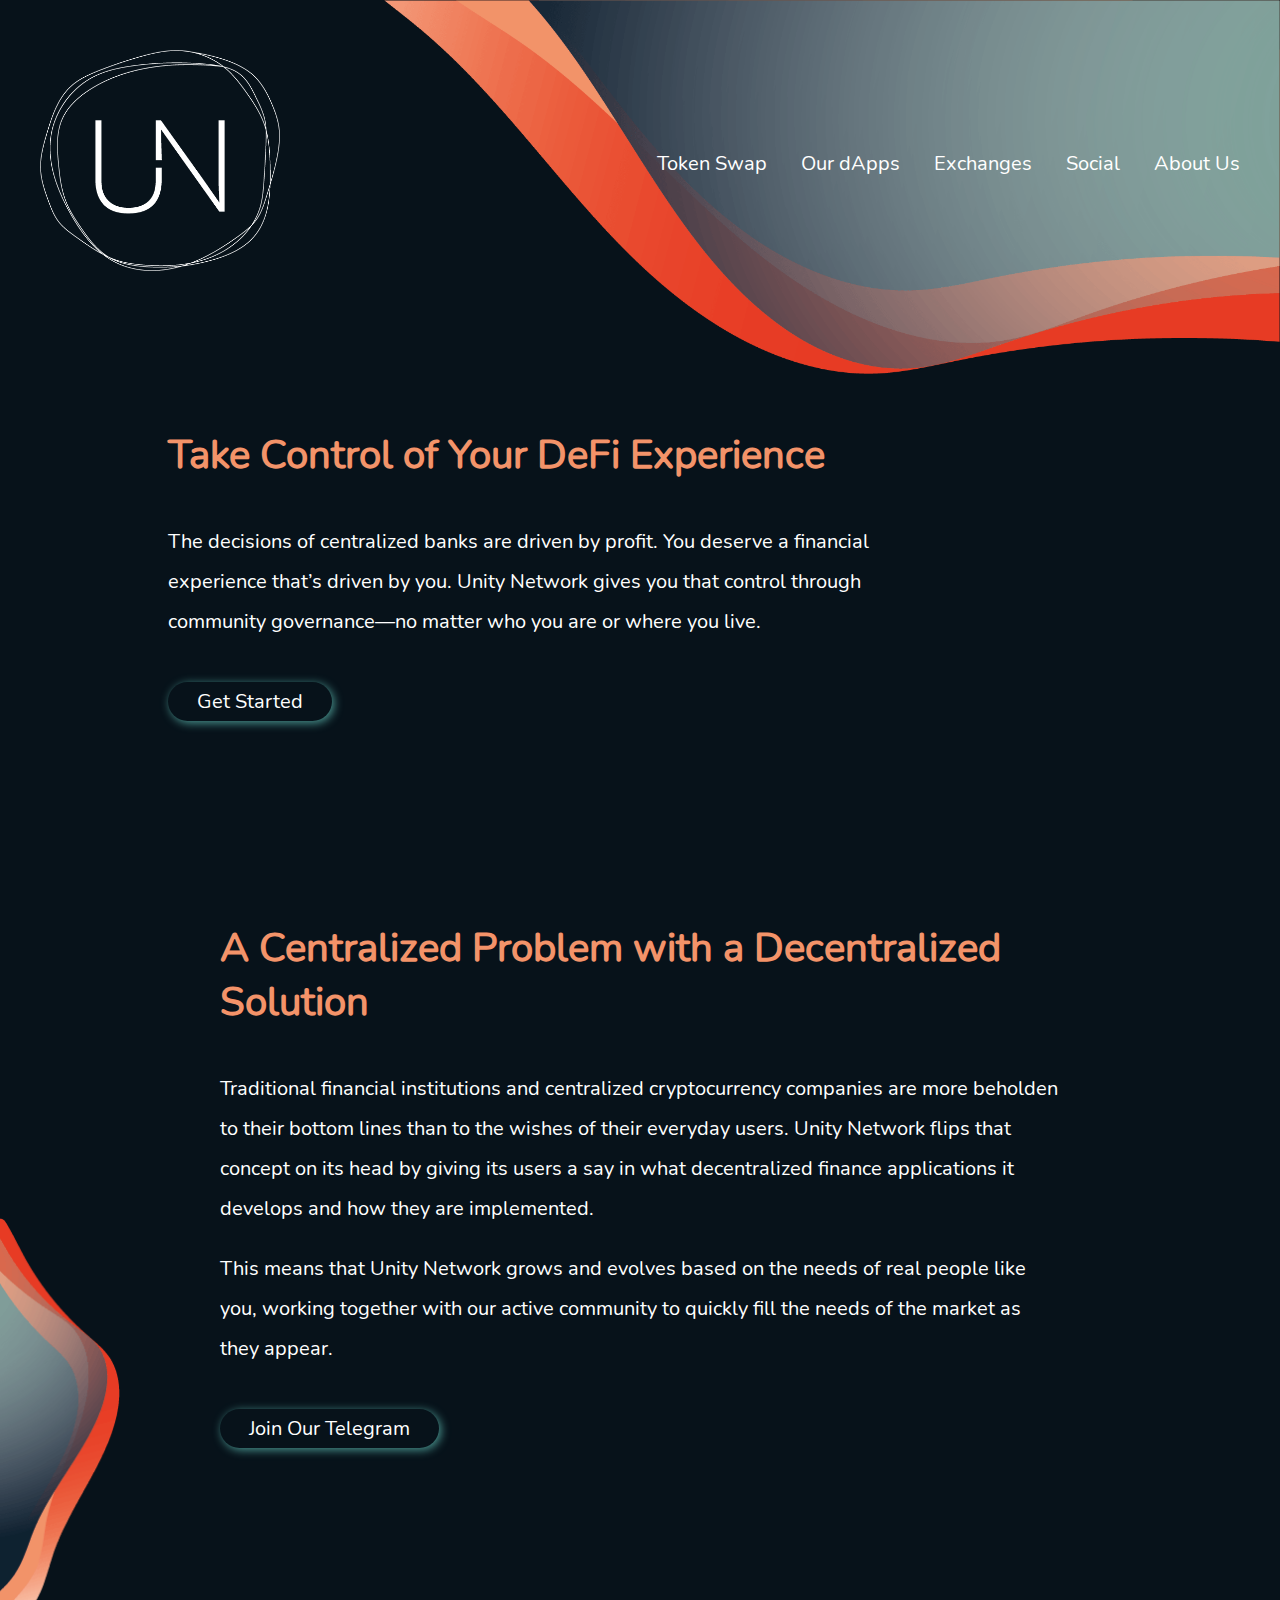
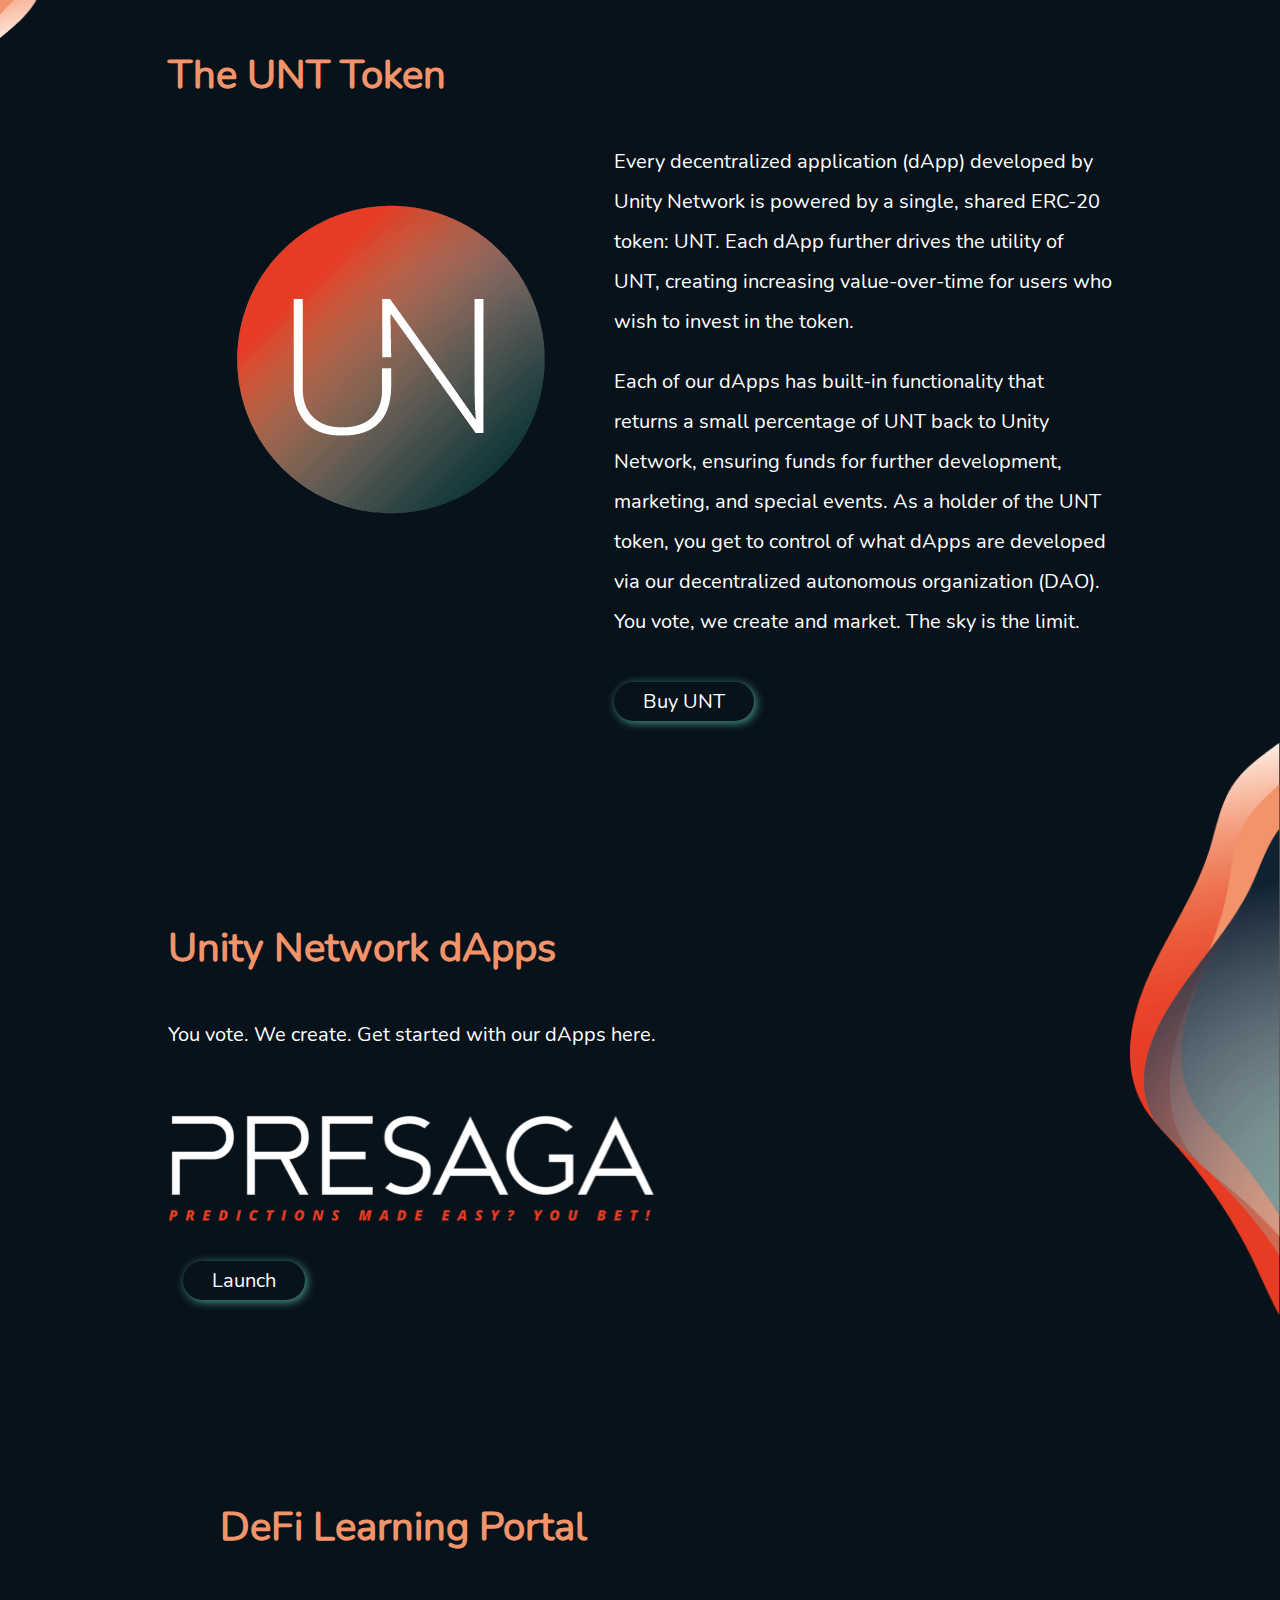
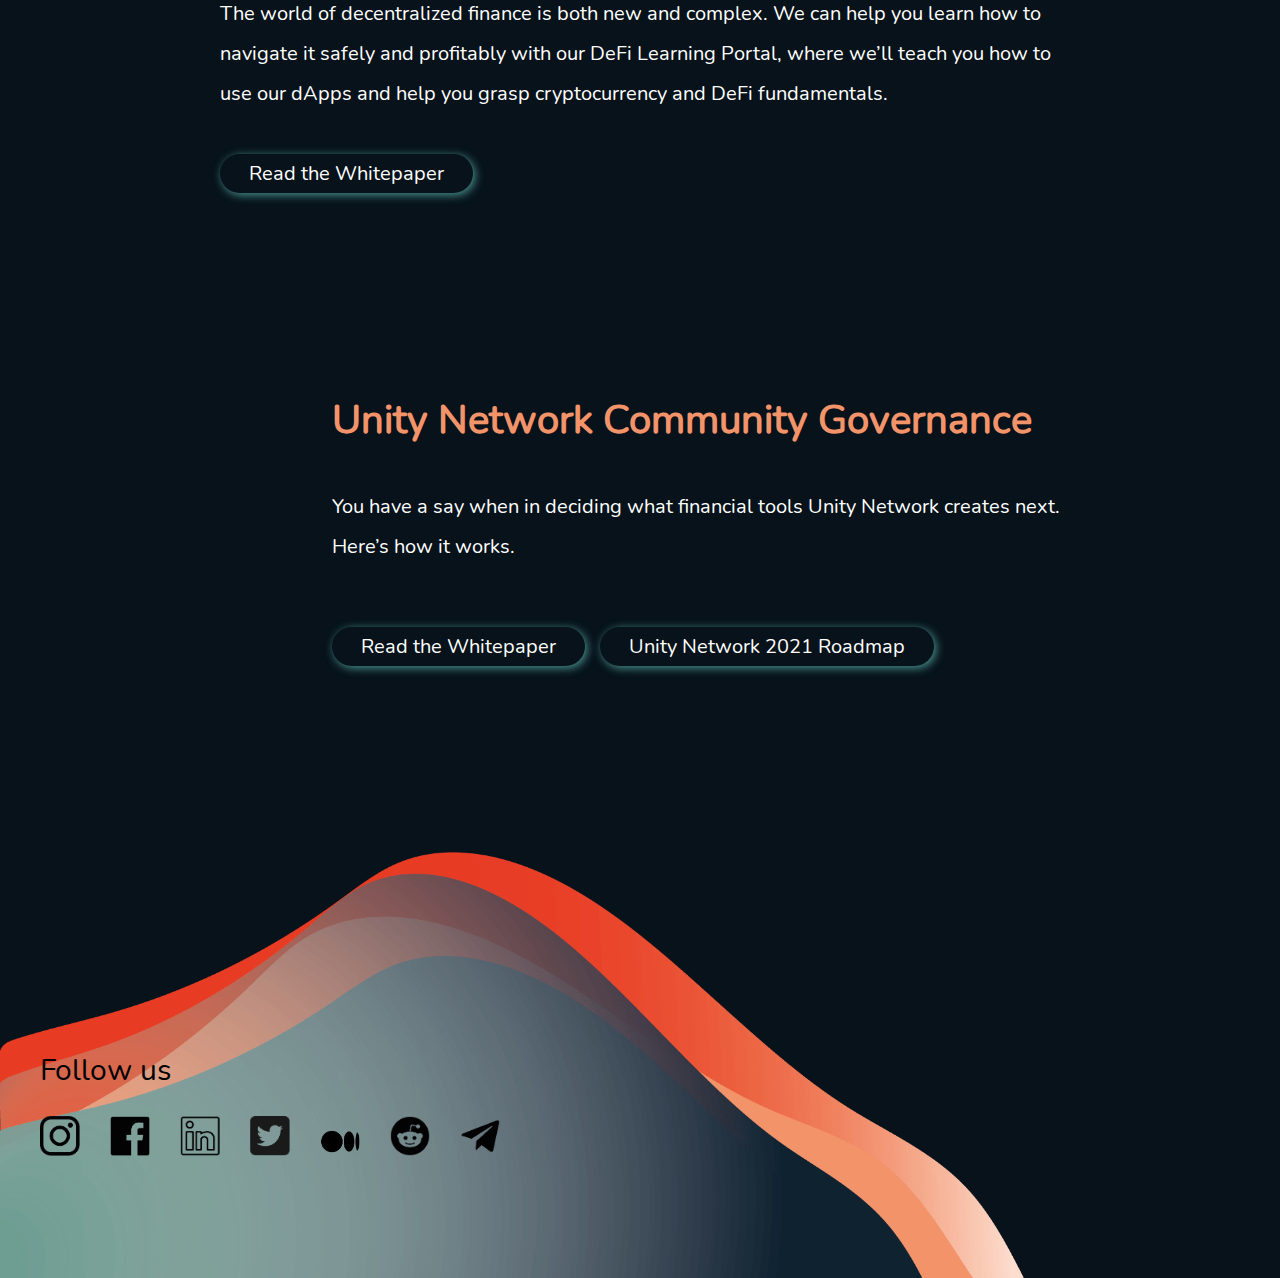
==== index.html @ d454d13a "Fix buttons" ====
<!DOCTYPE html>
<html lang="en">
<head>
    <meta charset="UTF-8">
    <meta name="viewport" content="width=device-width, initial-scale=1">
    <title>Unity Network</title>
    <link href="./assets/css/style.min.css" rel="stylesheet" />
    <script src="./assets/js/script.js" type="text/javascript"></script>
    <link rel="icon" href="favicon.ico" type="image/x-icon"/>
    <link rel="shortcut icon" href="favicon.ico" type="image/x-icon"/>
</head>
<body class="page rightLeftBg">
<header>
    <div class="container dis-f jc-b a-c">
        <a href="/" id="header_logo">
            <img src="./assets/images/logo.png" alt="Logo UN" />
        </a>
        <div id="mobileMenu">
            <span></span>
            <span></span>
            <span></span>
        </div>
        <nav class="mainmenu">
            <ul>
                <li>
                    <a href="">Token Swap</a>
                </li>
                <li>
                    <a href="">Our dApps</a>
                    <ul class="submenu">
                        <li>
                            <a href="our_dapps-presaga.html">PreSaga</a>
                        </li>
                        <li>
                            <a href="our_dapps-the-dao.html">The DAO</a>
                        </li>
                        <li>
                            <a href="our_dapps-defi-portal.html">DeFi Portal (in Production)</a>
                        </li>
                    </ul>
                </li>
                <li>
                    <a href="exchanges.html">Exchanges</a>
                </li>
                <li>
                    <a href="#social">Social</a>
                </li>
                <li>
                    <a href="">About Us</a>
                    <ul class="submenu">
                        <li>
                            <a href="unity_network.html">Unity Network</a>
                        </li>
                        <li>
                            <a href="team.html">Team</a>
                        </li>
                        <li>
                            <a href="whitepaper.html">Whitepaper</a>
                        </li>
                    </ul>
                </li>
            </ul>
        </nav>
    </div>
</header>

<main>
    <div class="container mb-xlarge">
        <div class="block-left">
            <h3>Take Control of Your DeFi Experience</h3>
            <p>
                The decisions of centralized banks are driven by profit. You deserve a financial experience that’s driven by you. Unity Network gives you that control through community governance—no matter who you are or where you live.
            </p>
            <a class="btnStyle" href="./our_dapps-the-dao.html">Get Started</a>
        </div>
    </div>

    <div class="container mb-xlarge">
        <div class="block-center">
            <h3>A Centralized Problem with a Decentralized Solution</h3>
            <p>
                Traditional financial institutions and centralized cryptocurrency companies are more beholden to their bottom lines than to the wishes of their everyday users. Unity Network flips that concept on its head by giving its users a say in what decentralized finance applications it develops and how they are implemented.
            </p>
            <p>
                This means that Unity Network grows and evolves based on the needs of real people like you, working together with our active community to quickly fill the needs of the market as they appear.
            </p>

            <a class="btnStyle" href="https://t.me/joinchat/XOOfwKDMw7w5YjU0" target="_blank">Join Our Telegram</a>
        </div>
    </div>

    <div class="container mb-xlarge">
        <h3>The UNT Token</h3>
        <div class="dis-f-lg a-t">
            <img src="./assets/images/Token.png" alt="Logo UN" />
            <div>
                <p>
                    Every decentralized application (dApp) developed by Unity Network is powered by a single, shared ERC-20 token: UNT. Each dApp further drives the utility of UNT, creating increasing value-over-time for users who wish to invest in the token.
                </p>
                <p>Each of our dApps has built-in functionality that returns a small percentage of UNT back to Unity Network, ensuring funds for further development, marketing, and special events. As a holder of the UNT token, you get to control of what dApps are developed via our decentralized autonomous organization (DAO). You vote, we create and market. The sky is the limit.
                </p>
                <button>Buy UNT</button>
            </div>
        </div>
    </div>

    <div class="container mb-xlarge">
        <div class="block-left">
            <h3>Unity Network dApps</h3>
            <p>
                You vote. We create. Get started with our dApps here.
            </p>
            <img src="./assets/images/logo_presaga.png" alt="Logo UN" class="dis-b mt-norm" />
            <a class="btnStyle ml-small" href="./our_dapps-presaga.html">Launch</a>
        </div>
    </div>

    <div class="container mb-xlarge">
        <div class="block-center">
            <h3>DeFi Learning Portal</h3>
            <p>
                The world of decentralized finance is both new and complex. We can help you learn how to navigate it safely and profitably with our DeFi Learning Portal, where we’ll teach you how to use our dApps and help you grasp cryptocurrency and DeFi fundamentals.
            </p>
            <button>Read the Whitepaper</button>
        </div>
    </div>

    <div class="container">
        <div class="block-right">
            <h3>Unity Network Community Governance</h3>
            <p>
                You have a say when in deciding what financial tools Unity Network creates next. Here’s how it works.
            </p>
            <div class="dis-f flex-wrap a-c">
                <button class="mr-small">Read the Whitepaper</button>
                <a href="./roadmap.html" class="btnStyle mt-large">Unity Network 2021 Roadmap</a>
            </div>
        </div>
    </div>
</main>

<footer id="social">
    <div class="container">
        <h6>Follow us</h6>
        <nav class="socailNav">
            <ul>
                <li>
                    <a href="https://www.instagram.com/UnityNetworkApp/" target="_blank">
                        <img src="./assets/images/Instagram.png" alt="Instagram UN" />
                    </a>
                </li>
                <li>
                    <a href="https://www.facebook.com/UnityNetworkApp" target="_blank">
                        <img src="./assets/images/Facebook.png" alt="Facebook UN" />
                    </a>
                </li>
                <li>
                    <a href="https://www.linkedin.com/company/unitynetworkapp/" target="_blank">
                        <img src="./assets/images/Linkedin.png" alt="Linkedin UN" />
                    </a>
                </li>
                <li>
                    <a href="https://twitter.com/UnityNetworkApp" target="_blank">
                        <img src="./assets/images/Twitter.png" alt="Twitter UN" />
                    </a>
                </li>
                <li>
                    <a href="https://medium.com/unity-network" target="_blank">
                        <img src="./assets/images/Medium.png" alt="Medium UN" />
                    </a>
                </li>
                <li>
                    <a href="https://www.reddit.com/r/UnityNetwork/" target="_blank">
                        <img src="./assets/images/Reddit.png" alt="Reddit UN" />
                    </a>
                </li>
                <li>
                    <a href="https://t.me/joinchat/XOOfwKDMw7w5YjU0" target="_blank">
                        <img src="./assets/images/Telegram.png" alt="Telegram UN" />
                    </a>
                </li>
            </ul>
        </nav>
    </div>
</footer>

</body>
</html>
---- assets/css/style.min.css ----
.dis-f{display:flex}.hide{display:none}.flex-dir-row{flex-direction:row}.flex-dir-col{flex-direction:column}.mt-0{margin-top:0}.mb-0{margin-bottom:0}.ml-0{margin-left:0}.mr-0{margin-right:0}.ml-small{margin-left:15px}.mr-small{margin-right:15px}.mt-norm{margin-top:60px}.ml-norm{margin-left:60px}.mr-norm{margin-right:60px}.mb-norm{margin-bottom:60px}.mt-xlarge{margin-bottom:200px}.mb-xlarge{margin-bottom:200px}@media(min-width: 420){.dis-f-xs{display:flex}.hide-xs{display:none}.flex-dir-row-xs{flex-direction:row}.flex-dir-col-xs{flex-direction:column}.mt-0-xs{margin-top:0}.mb-0-xs{margin-bottom:0}.ml-0-xs{margin-left:0}.mr-0-xs{margin-right:0}.ml-small-xs{margin-left:15px}.mr-small-xs{margin-right:15px}.mt-norm-xs{margin-top:60px}.ml-norm-xs{margin-left:60px}.mr-norm-xs{margin-right:60px}.mb-norm-xs{margin-bottom:60px}.mt-xlarge-xs{margin-bottom:200px}.mb-xlarge-xs{margin-bottom:200px}}@media(min-width: 590px){.dis-f-sm{display:flex}.hide-sm{display:none}.flex-dir-row-sm{flex-direction:row}.flex-dir-col-sm{flex-direction:column}.mt-0-sm{margin-top:0}.mb-0-sm{margin-bottom:0}.ml-0-sm{margin-left:0}.mr-0-sm{margin-right:0}.ml-small-sm{margin-left:15px}.mr-small-sm{margin-right:15px}.mt-norm-sm{margin-top:60px}.ml-norm-sm{margin-left:60px}.mr-norm-sm{margin-right:60px}.mb-norm-sm{margin-bottom:60px}.mt-xlarge-sm{margin-bottom:200px}.mb-xlarge-sm{margin-bottom:200px}}@media(min-width: 769px){.dis-f-md{display:flex}.hide-md{display:none}.flex-dir-row-md{flex-direction:row}.flex-dir-col-md{flex-direction:column}.mt-0-md{margin-top:0}.mb-0-md{margin-bottom:0}.ml-0-md{margin-left:0}.mr-0-md{margin-right:0}.ml-small-md{margin-left:15px}.mr-small-md{margin-right:15px}.mt-norm-md{margin-top:60px}.ml-norm-md{margin-left:60px}.mr-norm-md{margin-right:60px}.mb-norm-md{margin-bottom:60px}.mt-xlarge-md{margin-bottom:200px}.mb-xlarge-md{margin-bottom:200px}}@media(min-width: 1024px){.dis-f-lg{display:flex}.hide-lg{display:none}.flex-dir-row-lg{flex-direction:row}.flex-dir-col-lg{flex-direction:column}.mt-0-lg{margin-top:0}.mb-0-lg{margin-bottom:0}.ml-0-lg{margin-left:0}.mr-0-lg{margin-right:0}.ml-small-lg{margin-left:15px}.mr-small-lg{margin-right:15px}.mt-norm-lg{margin-top:60px}.ml-norm-lg{margin-left:60px}.mr-norm-lg{margin-right:60px}.mb-norm-lg{margin-bottom:60px}.mt-xlarge-lg{margin-bottom:200px}.mb-xlarge-lg{margin-bottom:200px}}@media(min-width: 1440px){.dis-f-xl{display:flex}.hide-xl{display:none}.flex-dir-row-xl{flex-direction:row}.flex-dir-col-xl{flex-direction:column}.mt-0-xl{margin-top:0}.mb-0-xl{margin-bottom:0}.ml-0-xl{margin-left:0}.mr-0-xl{margin-right:0}.ml-small-xl{margin-left:15px}.mr-small-xl{margin-right:15px}.mt-norm-xl{margin-top:60px}.ml-norm-xl{margin-left:60px}.mr-norm-xl{margin-right:60px}.mb-norm-xl{margin-bottom:60px}.mt-xlarge-xl{margin-bottom:200px}.mb-xlarge-xl{margin-bottom:200px}}@media(min-width: 1920px){.dis-f-xxl{display:flex}.hide-xxl{display:none}.flex-dir-row-xxl{flex-direction:row}.flex-dir-col-xxl{flex-direction:column}.mt-0-xxl{margin-top:0}.mb-0-xxl{margin-bottom:0}.ml-0-xxl{margin-left:0}.mr-0-xxl{margin-right:0}.ml-small-xxl{margin-left:15px}.mr-small-xxl{margin-right:15px}.mt-norm-xxl{margin-top:60px}.ml-norm-xxl{margin-left:60px}.mr-norm-xxl{margin-right:60px}.mb-norm-xxl{margin-bottom:60px}.mt-xlarge-xxl{margin-bottom:200px}.mb-xlarge-xxl{margin-bottom:200px}}@font-face{font-family:"Nunito Bold";src:url("../font/Nunito-Bold.woff2") format("woff2");src:url("../fonts/Nunito-Bold.woff") format("woff");font-weight:700;font-style:normal;font-display:block}@font-face{font-family:"Nunito";src:url("../font/Nunito-BoldItalic.woff2") format("woff2");src:url("../fonts/Nunito-BoldItalic.woff") format("woff");font-weight:700;font-style:italic;font-display:block}@font-face{font-family:"Nunito";src:url("../font/Nunito-Regular.woff2") format("woff2");src:url("../font/Nunito-Regular.woff") format("woff");font-weight:normal;font-style:normal;font-display:block}@font-face{font-family:"Nunito";src:url("../font/Nunito-Italic.woff2") format("woff2");src:url("../font/Nunito-Italic.woff") format("woff");font-weight:normal;font-style:italic;font-display:block}*{padding:0;margin:0;box-sizing:border-box;font-family:"Nunito";color:#fff}html{font-size:16px}@media(min-width: 768px){html{font-size:20px}}body{background:#07121a}body.blockScroll{overflow:hidden}.container{max-width:1280px;padding-left:40px;padding-right:40px;margin-left:auto;margin-right:auto;height:100%;flex:1 1 100%;width:100%}main{flex:1 1 100%}.dis-f{display:flex}.dis-b{display:block}.a-c{align-items:center}.a-t{align-items:flex-start}.jc-b{justify-content:space-between}.flex-wrap{flex-wrap:wrap}img{max-width:100%;height:auto}h1{color:#f39369;font-size:2rem;margin-bottom:60px}h3{color:#f39369;font-size:2rem;margin-bottom:40px}h4{font-weight:400;color:#f39369;font-size:1.5rem}h5{font-weight:400;color:#f39369;font-size:1rem}h6{font-weight:400;font-size:1rem}p{line-height:2;font-size:1rem;margin-bottom:20px}p:last-child{margin-bottom:0}.fs-i{font-style:italic}button,.btnStyle{margin-top:2rem;background:transparent;box-shadow:#4b9791 2px 2px 10px;border-radius:48px;padding:6px 29px;color:#fff;border:none;text-decoration:none;font-size:1rem;display:block;width:-webkit-fit-content;width:-moz-fit-content;width:fit-content}header{padding-top:25px;height:20%;margin-bottom:15%}header .mainmenu{display:none}header .mainmenu>ul>li a{color:#fff;font-size:1rem;text-decoration:none}header #mobileMenu{width:40px;height:30px;position:relative;transform:rotate(0deg);transition:.5s ease-in-out;cursor:pointer;z-index:10}header #mobileMenu span{display:block;position:absolute;height:5px;width:100%;background:#fff;border-radius:9px;opacity:1;left:0;transform:rotate(0deg);transition:.25s ease-in-out}header #mobileMenu span:nth-child(1){top:0px;transform-origin:left center}header #mobileMenu span:nth-child(2){top:10px;transform-origin:left center}header #mobileMenu span:nth-child(3){top:20px;transform-origin:left center}header .open .mainmenu{display:block;position:fixed;top:0;left:0;width:100%;height:100%;background:#07121a;padding:70px 25px 25px;overflow:auto}header .open .mainmenu>ul>li{position:relative;margin-top:18px;list-style:none}header .open .mainmenu>ul>li .submenu{padding-left:25px}header .open .mainmenu>ul>li .submenu li{list-style:none;margin-top:18px}header .open #mobileMenu span:nth-child(1){transform:rotate(45deg);top:-3px;left:8px}header .open #mobileMenu span:nth-child(2){width:0%;opacity:0}header .open #mobileMenu span:nth-child(3){transform:rotate(-45deg);top:26px;left:8px}#header_logo{max-width:288px;height:auto;width:20%;display:block}@media(min-width: 768px){header{margin-bottom:150px;padding-top:50px}}@media(min-width: 1024px){header #mobileMenu{display:none}header .mainmenu{display:block}header .mainmenu>ul{display:flex}header .mainmenu>ul>li{margin-right:34px;margin-top:0;list-style:none}header .mainmenu>ul>li:last-child{margin-right:0}header .mainmenu>ul>li .submenu{display:none;position:absolute;padding-left:0}header .mainmenu>ul>li .submenu li{list-style:none;margin-top:18px;white-space:nowrap}header .mainmenu>ul>li:hover .submenu{display:block}}@media(min-width: 1440px){header{margin-bottom:20%}}footer{padding-bottom:50px;margin-top:400px}footer h6{color:#000;font-size:30px;margin-bottom:25px}footer .socailNav li{display:inline-block;width:30px;margin-right:15px;margin-bottom:15px}footer .socailNav li:last-child{margin-right:0}@media(min-width: 768px){footer .socailNav li{width:40px;margin-right:25px}}@media(min-width: 1280px){footer{margin-top:30%;padding-bottom:100px}}.accordion_menu li{list-style:none;margin-bottom:30px;cursor:pointer}.accordion_menu li h6{display:flex;justify-content:space-between;align-items:center;color:#ecccb8;font-size:1.5rem}.accordion_menu li h6:after{content:"+";font-size:1.5rem;margin-left:50px;color:#f39369;width:20px;display:block}.accordion_menu li p{max-height:0;overflow:hidden;transition:all .4s;line-height:1.2}.accordion_menu li.active h6:after{content:"-"}.accordion_menu li.active p{margin-top:1rem;max-height:300px}.team_member{margin-bottom:200px}.team_member img{max-width:177px;border-radius:20px;margin-right:60px}.team_member h5{margin-bottom:25px}.team_member h6{color:#ecccb8}.team_member p{margin-top:25px;color:#ecccb8;font-size:.8rem;line-height:1.2}.page{background-image:url(../images/Header.png),url(../images/Footer.png);background-position:top right,bottom left;background-size:70% auto,contain;background-repeat:no-repeat;min-height:100vh;display:flex;flex-direction:column;justify-content:space-between}.page.rightBg{background-image:url(../images/Header.png),url(../images/Left_Element.png),url(../images/Footer.png);background-position:top right,top 60% right,bottom left;background-size:auto 140px,10% auto,auto 400px}@media(min-width: 768px){.page.rightBg{background-size:70% auto,10% auto,auto 400px}}@media(min-width: 1280px){.page.rightBg{background-size:70% auto,150px auto,80% auto}}.page.rightBg main{padding-right:10%}.page.rightBg.noHeader{background-image:url(../images/Left_Element.png),url(../images/Footer.png);background-position:top 60% right,bottom left;background-size:10% auto,auto 400px}@media(min-width: 768px){.page.rightBg.noHeader{background-size:10% auto,auto 400px}}@media(min-width: 1280px){.page.rightBg.noHeader{background-size:150px auto,80% auto}}.page.rightBg.noHeader main{padding-right:10%}.page.leftBg{background-image:url(../images/Header.png),url(../images/Right_Element.png),url(../images/Footer.png);background-position:top right,top 40% left,bottom left;background-size:auto 140px,10% auto,auto 400px}@media(min-width: 768px){.page.leftBg{background-size:70% auto,10% auto,auto 400px}}@media(min-width: 1280px){.page.leftBg{background-size:70% auto,120px auto,80% auto}}.page.leftBg main{padding-left:10%}.page.rightLeftBg{background-image:url(../images/Header.png),url(../images/Right_Element.png),url(../images/Left_Element.png),url(../images/Footer.png);background-position:top right,top 30% left,top 60% right,bottom left;background-size:auto 140px,10% auto,10% auto,auto 400px}@media(min-width: 768px){.page.rightLeftBg{background-size:70% auto,10% auto,10% auto,auto 400px}}@media(min-width: 1280px){.page.rightLeftBg{background-size:70% auto,120px auto,150px auto,80% auto}}.page.rightLeftBg main{padding-left:10%;padding-right:10%}.block-left{max-width:780px;width:100%}.block-center{max-width:840px;margin-left:auto;margin-right:auto;width:100%}.block-right{max-width:780px;margin-left:auto;width:100%}

/*# sourceMappingURL=[data-uri] */
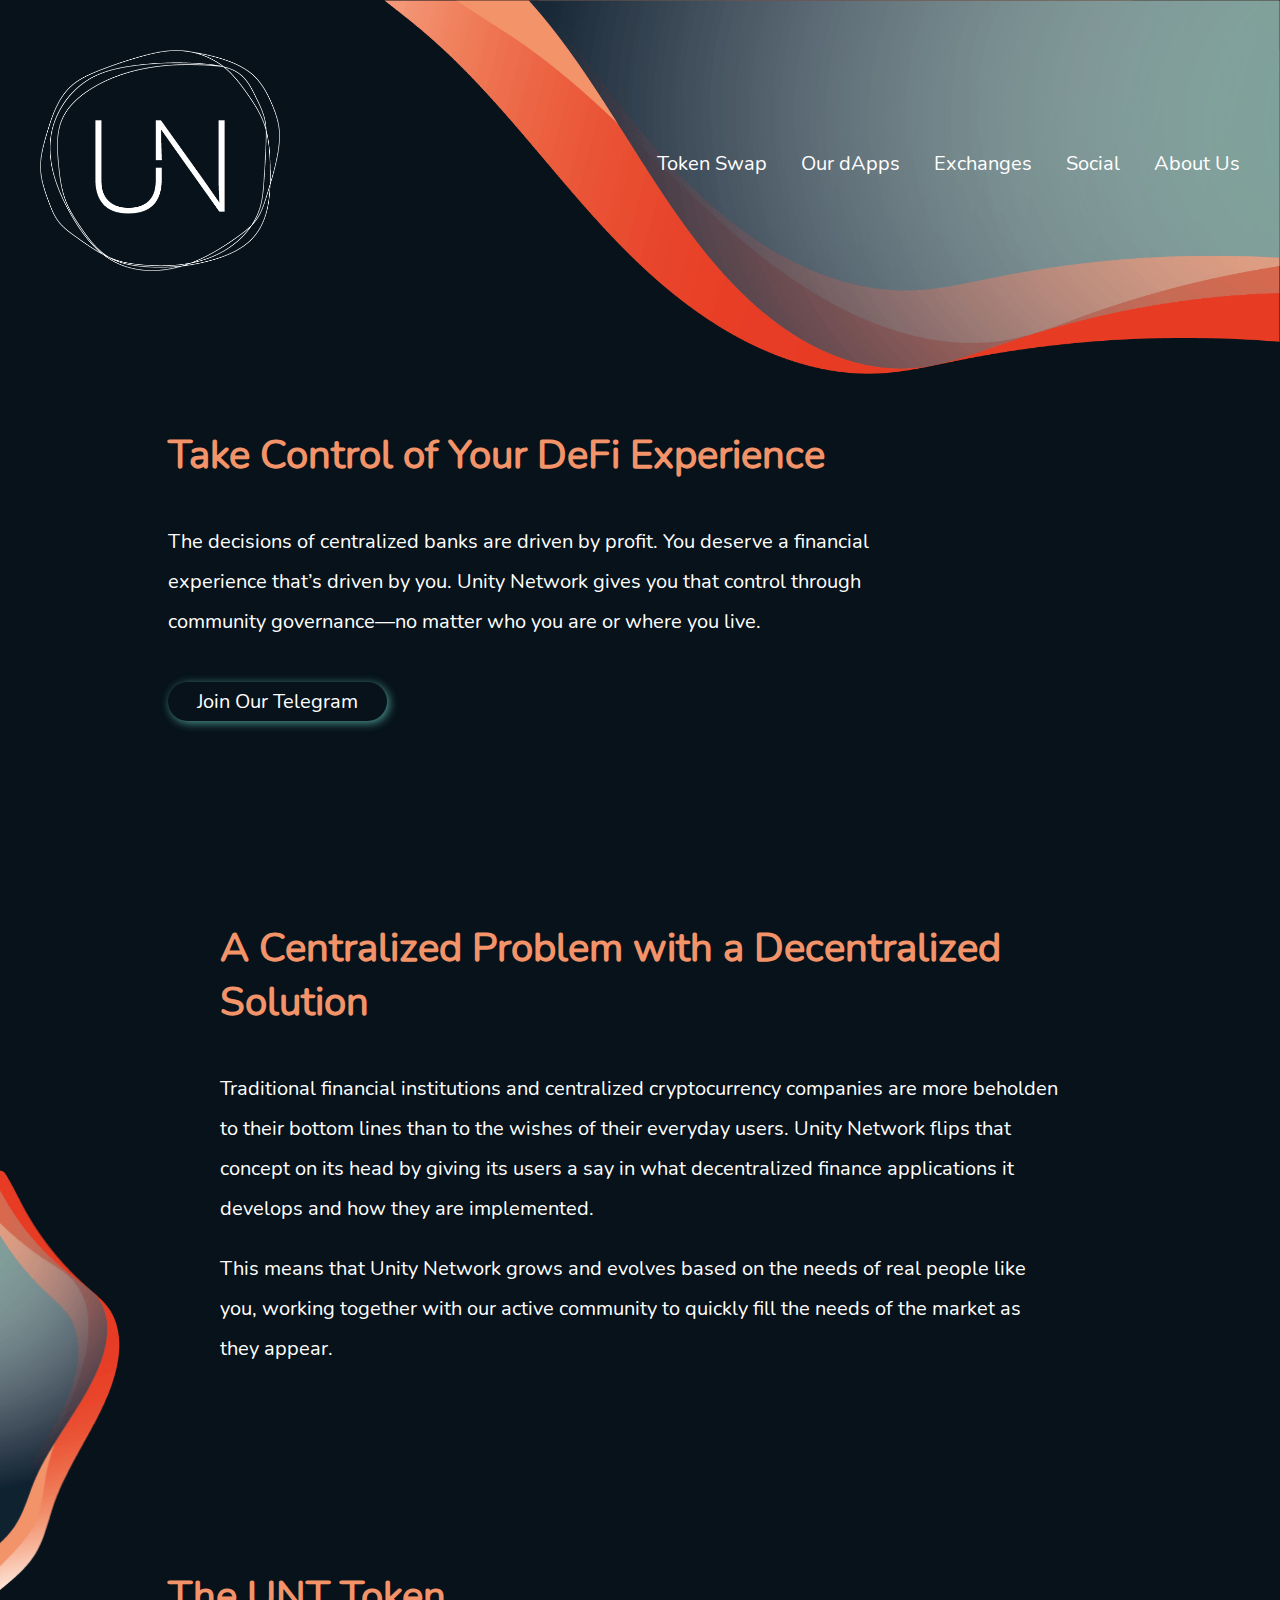
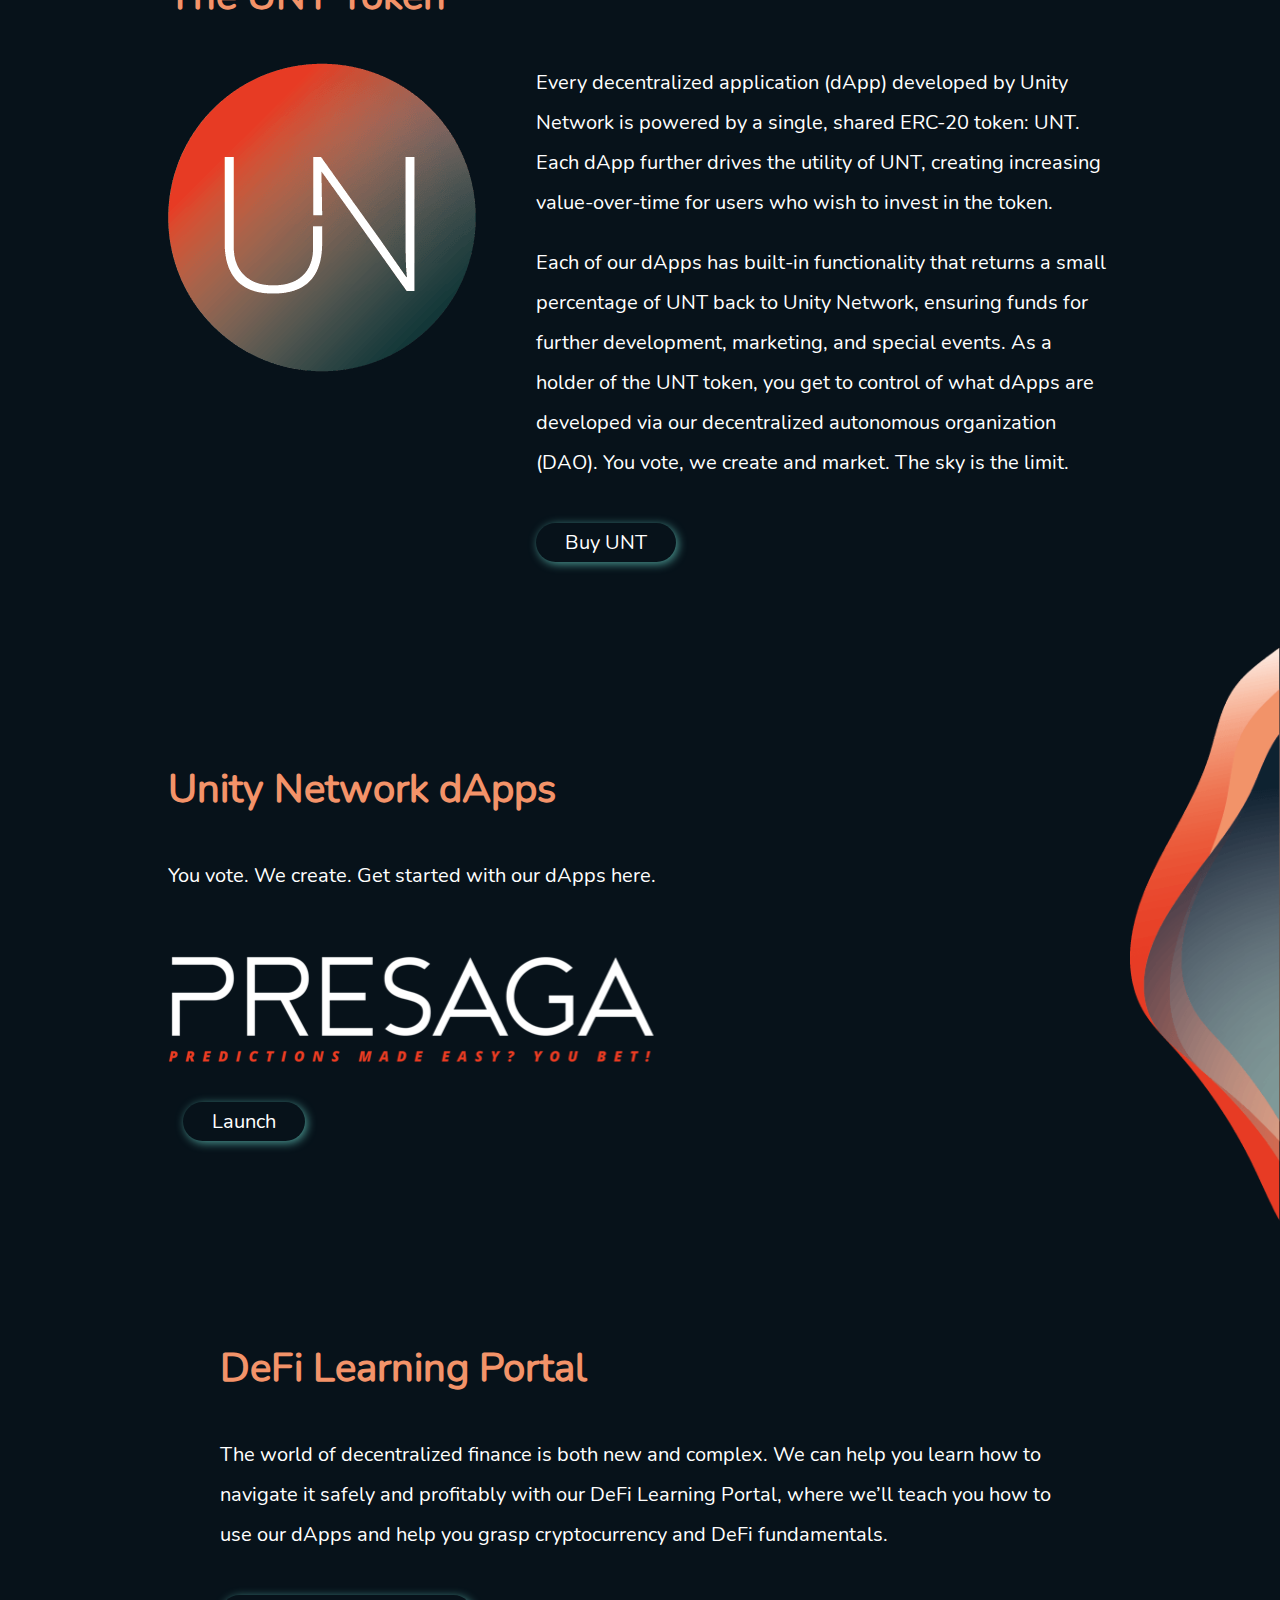
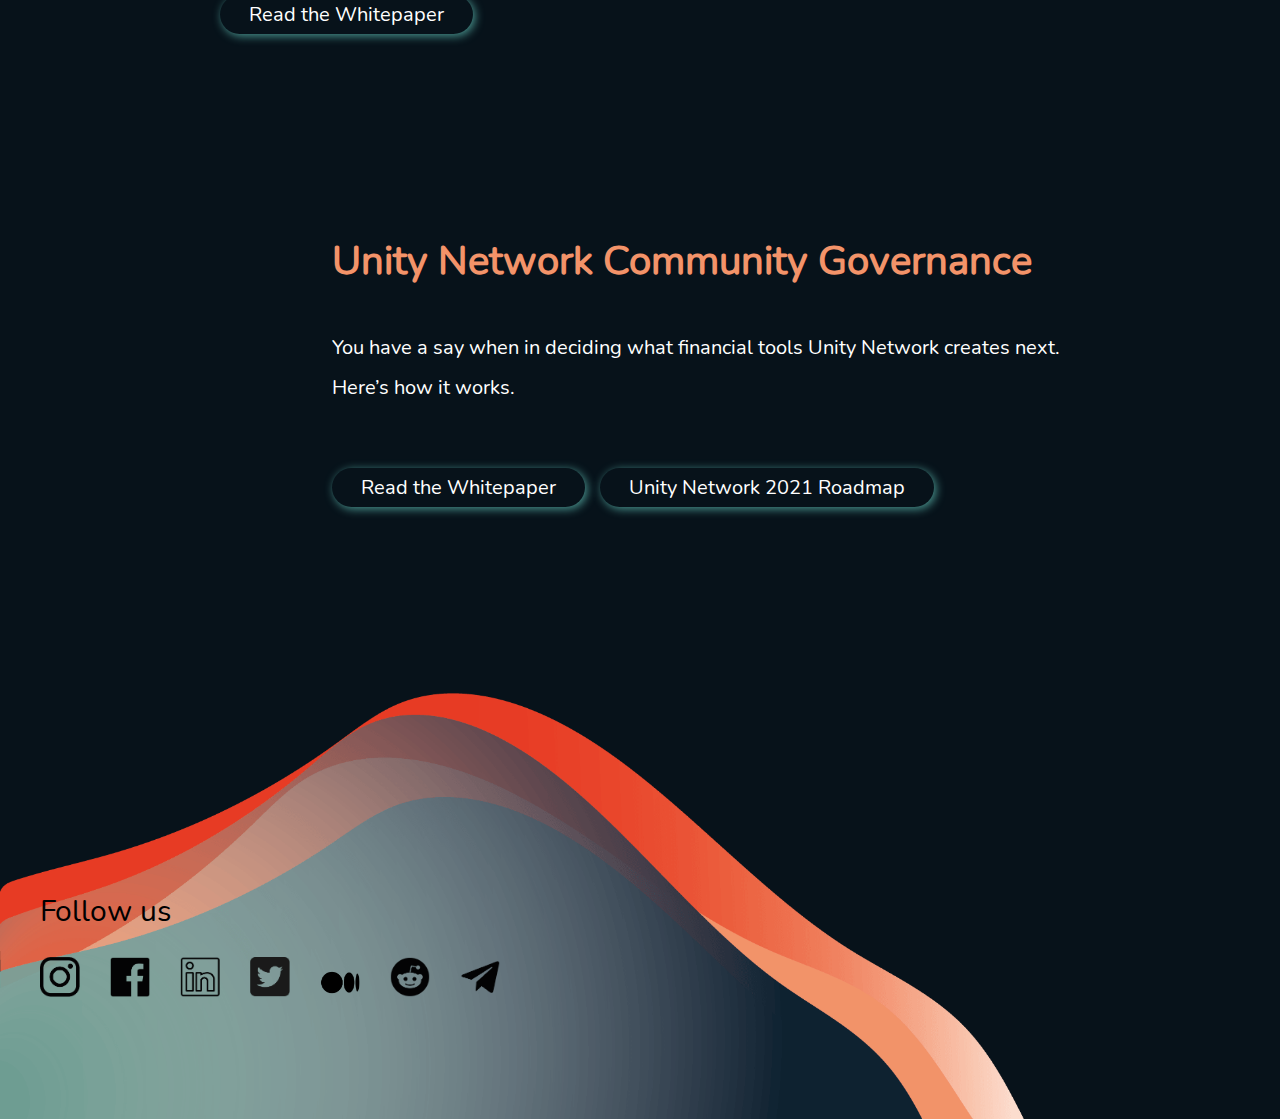
==== commit be38facb: "Fix feedback website 10.05" ====
--- a/index.html
+++ b/index.html
@@ -10,6 +10,7 @@
     <link rel="shortcut icon" href="favicon.ico" type="image/x-icon"/>
 </head>
 <body class="page rightLeftBg">
+
 <header>
     <div class="container dis-f jc-b a-c">
         <a href="/" id="header_logo">
@@ -23,7 +24,7 @@
         <nav class="mainmenu">
             <ul>
                 <li>
-                    <a href="">Token Swap</a>
+                    <a href="token_swap.html">Token Swap</a>
                 </li>
                 <li>
                     <a href="">Our dApps</a>
@@ -63,7 +64,6 @@
         </nav>
     </div>
 </header>
-
 <main>
     <div class="container mb-xlarge">
         <div class="block-left">
@@ -71,7 +71,7 @@
             <p>
                 The decisions of centralized banks are driven by profit. You deserve a financial experience that’s driven by you. Unity Network gives you that control through community governance—no matter who you are or where you live.
             </p>
-            <a class="btnStyle" href="./our_dapps-the-dao.html">Get Started</a>
+            <a class="btnStyle" href="https://t.me/joinchat/XOOfwKDMw7w5YjU0" target="_blank">Join Our Telegram</a>
         </div>
     </div>
 
@@ -84,15 +84,13 @@
             <p>
                 This means that Unity Network grows and evolves based on the needs of real people like you, working together with our active community to quickly fill the needs of the market as they appear.
             </p>
-
-            <a class="btnStyle" href="https://t.me/joinchat/XOOfwKDMw7w5YjU0" target="_blank">Join Our Telegram</a>
         </div>
     </div>
 
     <div class="container mb-xlarge">
         <h3>The UNT Token</h3>
         <div class="dis-f-lg a-t">
-            <img src="./assets/images/Token.png" alt="Logo UN" />
+            <img src="./assets/images/Token.png" alt="Logo UN" class="mr-norm-lg" />
             <div>
                 <p>
                     Every decentralized application (dApp) developed by Unity Network is powered by a single, shared ERC-20 token: UNT. Each dApp further drives the utility of UNT, creating increasing value-over-time for users who wish to invest in the token.
@@ -138,7 +136,6 @@
         </div>
     </div>
 </main>
-
 <footer id="social">
     <div class="container">
         <h6>Follow us</h6>
--- a/assets/css/style.min.css
+++ b/assets/css/style.min.css
@@ -1,3 +1,3 @@
-.dis-f{display:flex}.hide{display:none}.flex-dir-row{flex-direction:row}.flex-dir-col{flex-direction:column}.mt-0{margin-top:0}.mb-0{margin-bottom:0}.ml-0{margin-left:0}.mr-0{margin-right:0}.ml-small{margin-left:15px}.mr-small{margin-right:15px}.mt-norm{margin-top:60px}.ml-norm{margin-left:60px}.mr-norm{margin-right:60px}.mb-norm{margin-bottom:60px}.mt-xlarge{margin-bottom:200px}.mb-xlarge{margin-bottom:200px}@media(min-width: 420){.dis-f-xs{display:flex}.hide-xs{display:none}.flex-dir-row-xs{flex-direction:row}.flex-dir-col-xs{flex-direction:column}.mt-0-xs{margin-top:0}.mb-0-xs{margin-bottom:0}.ml-0-xs{margin-left:0}.mr-0-xs{margin-right:0}.ml-small-xs{margin-left:15px}.mr-small-xs{margin-right:15px}.mt-norm-xs{margin-top:60px}.ml-norm-xs{margin-left:60px}.mr-norm-xs{margin-right:60px}.mb-norm-xs{margin-bottom:60px}.mt-xlarge-xs{margin-bottom:200px}.mb-xlarge-xs{margin-bottom:200px}}@media(min-width: 590px){.dis-f-sm{display:flex}.hide-sm{display:none}.flex-dir-row-sm{flex-direction:row}.flex-dir-col-sm{flex-direction:column}.mt-0-sm{margin-top:0}.mb-0-sm{margin-bottom:0}.ml-0-sm{margin-left:0}.mr-0-sm{margin-right:0}.ml-small-sm{margin-left:15px}.mr-small-sm{margin-right:15px}.mt-norm-sm{margin-top:60px}.ml-norm-sm{margin-left:60px}.mr-norm-sm{margin-right:60px}.mb-norm-sm{margin-bottom:60px}.mt-xlarge-sm{margin-bottom:200px}.mb-xlarge-sm{margin-bottom:200px}}@media(min-width: 769px){.dis-f-md{display:flex}.hide-md{display:none}.flex-dir-row-md{flex-direction:row}.flex-dir-col-md{flex-direction:column}.mt-0-md{margin-top:0}.mb-0-md{margin-bottom:0}.ml-0-md{margin-left:0}.mr-0-md{margin-right:0}.ml-small-md{margin-left:15px}.mr-small-md{margin-right:15px}.mt-norm-md{margin-top:60px}.ml-norm-md{margin-left:60px}.mr-norm-md{margin-right:60px}.mb-norm-md{margin-bottom:60px}.mt-xlarge-md{margin-bottom:200px}.mb-xlarge-md{margin-bottom:200px}}@media(min-width: 1024px){.dis-f-lg{display:flex}.hide-lg{display:none}.flex-dir-row-lg{flex-direction:row}.flex-dir-col-lg{flex-direction:column}.mt-0-lg{margin-top:0}.mb-0-lg{margin-bottom:0}.ml-0-lg{margin-left:0}.mr-0-lg{margin-right:0}.ml-small-lg{margin-left:15px}.mr-small-lg{margin-right:15px}.mt-norm-lg{margin-top:60px}.ml-norm-lg{margin-left:60px}.mr-norm-lg{margin-right:60px}.mb-norm-lg{margin-bottom:60px}.mt-xlarge-lg{margin-bottom:200px}.mb-xlarge-lg{margin-bottom:200px}}@media(min-width: 1440px){.dis-f-xl{display:flex}.hide-xl{display:none}.flex-dir-row-xl{flex-direction:row}.flex-dir-col-xl{flex-direction:column}.mt-0-xl{margin-top:0}.mb-0-xl{margin-bottom:0}.ml-0-xl{margin-left:0}.mr-0-xl{margin-right:0}.ml-small-xl{margin-left:15px}.mr-small-xl{margin-right:15px}.mt-norm-xl{margin-top:60px}.ml-norm-xl{margin-left:60px}.mr-norm-xl{margin-right:60px}.mb-norm-xl{margin-bottom:60px}.mt-xlarge-xl{margin-bottom:200px}.mb-xlarge-xl{margin-bottom:200px}}@media(min-width: 1920px){.dis-f-xxl{display:flex}.hide-xxl{display:none}.flex-dir-row-xxl{flex-direction:row}.flex-dir-col-xxl{flex-direction:column}.mt-0-xxl{margin-top:0}.mb-0-xxl{margin-bottom:0}.ml-0-xxl{margin-left:0}.mr-0-xxl{margin-right:0}.ml-small-xxl{margin-left:15px}.mr-small-xxl{margin-right:15px}.mt-norm-xxl{margin-top:60px}.ml-norm-xxl{margin-left:60px}.mr-norm-xxl{margin-right:60px}.mb-norm-xxl{margin-bottom:60px}.mt-xlarge-xxl{margin-bottom:200px}.mb-xlarge-xxl{margin-bottom:200px}}@font-face{font-family:"Nunito Bold";src:url("../font/Nunito-Bold.woff2") format("woff2");src:url("../fonts/Nunito-Bold.woff") format("woff");font-weight:700;font-style:normal;font-display:block}@font-face{font-family:"Nunito";src:url("../font/Nunito-BoldItalic.woff2") format("woff2");src:url("../fonts/Nunito-BoldItalic.woff") format("woff");font-weight:700;font-style:italic;font-display:block}@font-face{font-family:"Nunito";src:url("../font/Nunito-Regular.woff2") format("woff2");src:url("../font/Nunito-Regular.woff") format("woff");font-weight:normal;font-style:normal;font-display:block}@font-face{font-family:"Nunito";src:url("../font/Nunito-Italic.woff2") format("woff2");src:url("../font/Nunito-Italic.woff") format("woff");font-weight:normal;font-style:italic;font-display:block}*{padding:0;margin:0;box-sizing:border-box;font-family:"Nunito";color:#fff}html{font-size:16px}@media(min-width: 768px){html{font-size:20px}}body{background:#07121a}body.blockScroll{overflow:hidden}.container{max-width:1280px;padding-left:40px;padding-right:40px;margin-left:auto;margin-right:auto;height:100%;flex:1 1 100%;width:100%}main{flex:1 1 100%}.dis-f{display:flex}.dis-b{display:block}.a-c{align-items:center}.a-t{align-items:flex-start}.jc-b{justify-content:space-between}.flex-wrap{flex-wrap:wrap}img{max-width:100%;height:auto}h1{color:#f39369;font-size:2rem;margin-bottom:60px}h3{color:#f39369;font-size:2rem;margin-bottom:40px}h4{font-weight:400;color:#f39369;font-size:1.5rem}h5{font-weight:400;color:#f39369;font-size:1rem}h6{font-weight:400;font-size:1rem}p{line-height:2;font-size:1rem;margin-bottom:20px}p:last-child{margin-bottom:0}.fs-i{font-style:italic}button,.btnStyle{margin-top:2rem;background:transparent;box-shadow:#4b9791 2px 2px 10px;border-radius:48px;padding:6px 29px;color:#fff;border:none;text-decoration:none;font-size:1rem;display:block;width:-webkit-fit-content;width:-moz-fit-content;width:fit-content}header{padding-top:25px;height:20%;margin-bottom:15%}header .mainmenu{display:none}header .mainmenu>ul>li a{color:#fff;font-size:1rem;text-decoration:none}header #mobileMenu{width:40px;height:30px;position:relative;transform:rotate(0deg);transition:.5s ease-in-out;cursor:pointer;z-index:10}header #mobileMenu span{display:block;position:absolute;height:5px;width:100%;background:#fff;border-radius:9px;opacity:1;left:0;transform:rotate(0deg);transition:.25s ease-in-out}header #mobileMenu span:nth-child(1){top:0px;transform-origin:left center}header #mobileMenu span:nth-child(2){top:10px;transform-origin:left center}header #mobileMenu span:nth-child(3){top:20px;transform-origin:left center}header .open .mainmenu{display:block;position:fixed;top:0;left:0;width:100%;height:100%;background:#07121a;padding:70px 25px 25px;overflow:auto}header .open .mainmenu>ul>li{position:relative;margin-top:18px;list-style:none}header .open .mainmenu>ul>li .submenu{padding-left:25px}header .open .mainmenu>ul>li .submenu li{list-style:none;margin-top:18px}header .open #mobileMenu span:nth-child(1){transform:rotate(45deg);top:-3px;left:8px}header .open #mobileMenu span:nth-child(2){width:0%;opacity:0}header .open #mobileMenu span:nth-child(3){transform:rotate(-45deg);top:26px;left:8px}#header_logo{max-width:288px;height:auto;width:20%;display:block}@media(min-width: 768px){header{margin-bottom:150px;padding-top:50px}}@media(min-width: 1024px){header #mobileMenu{display:none}header .mainmenu{display:block}header .mainmenu>ul{display:flex}header .mainmenu>ul>li{margin-right:34px;margin-top:0;list-style:none}header .mainmenu>ul>li:last-child{margin-right:0}header .mainmenu>ul>li .submenu{display:none;position:absolute;padding-left:0}header .mainmenu>ul>li .submenu li{list-style:none;margin-top:18px;white-space:nowrap}header .mainmenu>ul>li:hover .submenu{display:block}}@media(min-width: 1440px){header{margin-bottom:20%}}footer{padding-bottom:50px;margin-top:400px}footer h6{color:#000;font-size:30px;margin-bottom:25px}footer .socailNav li{display:inline-block;width:30px;margin-right:15px;margin-bottom:15px}footer .socailNav li:last-child{margin-right:0}@media(min-width: 768px){footer .socailNav li{width:40px;margin-right:25px}}@media(min-width: 1280px){footer{margin-top:30%;padding-bottom:100px}}.accordion_menu li{list-style:none;margin-bottom:30px;cursor:pointer}.accordion_menu li h6{display:flex;justify-content:space-between;align-items:center;color:#ecccb8;font-size:1.5rem}.accordion_menu li h6:after{content:"+";font-size:1.5rem;margin-left:50px;color:#f39369;width:20px;display:block}.accordion_menu li p{max-height:0;overflow:hidden;transition:all .4s;line-height:1.2}.accordion_menu li.active h6:after{content:"-"}.accordion_menu li.active p{margin-top:1rem;max-height:300px}.team_member{margin-bottom:200px}.team_member img{max-width:177px;border-radius:20px;margin-right:60px}.team_member h5{margin-bottom:25px}.team_member h6{color:#ecccb8}.team_member p{margin-top:25px;color:#ecccb8;font-size:.8rem;line-height:1.2}.page{background-image:url(../images/Header.png),url(../images/Footer.png);background-position:top right,bottom left;background-size:70% auto,contain;background-repeat:no-repeat;min-height:100vh;display:flex;flex-direction:column;justify-content:space-between}.page.rightBg{background-image:url(../images/Header.png),url(../images/Left_Element.png),url(../images/Footer.png);background-position:top right,top 60% right,bottom left;background-size:auto 140px,10% auto,auto 400px}@media(min-width: 768px){.page.rightBg{background-size:70% auto,10% auto,auto 400px}}@media(min-width: 1280px){.page.rightBg{background-size:70% auto,150px auto,80% auto}}.page.rightBg main{padding-right:10%}.page.rightBg.noHeader{background-image:url(../images/Left_Element.png),url(../images/Footer.png);background-position:top 60% right,bottom left;background-size:10% auto,auto 400px}@media(min-width: 768px){.page.rightBg.noHeader{background-size:10% auto,auto 400px}}@media(min-width: 1280px){.page.rightBg.noHeader{background-size:150px auto,80% auto}}.page.rightBg.noHeader main{padding-right:10%}.page.leftBg{background-image:url(../images/Header.png),url(../images/Right_Element.png),url(../images/Footer.png);background-position:top right,top 40% left,bottom left;background-size:auto 140px,10% auto,auto 400px}@media(min-width: 768px){.page.leftBg{background-size:70% auto,10% auto,auto 400px}}@media(min-width: 1280px){.page.leftBg{background-size:70% auto,120px auto,80% auto}}.page.leftBg main{padding-left:10%}.page.rightLeftBg{background-image:url(../images/Header.png),url(../images/Right_Element.png),url(../images/Left_Element.png),url(../images/Footer.png);background-position:top right,top 30% left,top 60% right,bottom left;background-size:auto 140px,10% auto,10% auto,auto 400px}@media(min-width: 768px){.page.rightLeftBg{background-size:70% auto,10% auto,10% auto,auto 400px}}@media(min-width: 1280px){.page.rightLeftBg{background-size:70% auto,120px auto,150px auto,80% auto}}.page.rightLeftBg main{padding-left:10%;padding-right:10%}.block-left{max-width:780px;width:100%}.block-center{max-width:840px;margin-left:auto;margin-right:auto;width:100%}.block-right{max-width:780px;margin-left:auto;width:100%}
+.hide{display:none}.dis-f{display:flex}.flex-dir-row{flex-direction:row}.flex-dir-col{flex-direction:column}.mt-0{margin-top:0}.mb-0{margin-bottom:0}.ml-0{margin-left:0}.mr-0{margin-right:0}.mt-small{margin-top:15px}.ml-small{margin-left:15px}.mr-small{margin-right:15px}.mb-small{margin-bottom:15px}.mt-norm{margin-top:60px}.ml-norm{margin-left:60px}.mr-norm{margin-right:60px}.mb-norm{margin-bottom:60px}.mt-xlarge{margin-bottom:200px}.mb-xlarge{margin-bottom:200px}.w-per-100{width:100%}@media(min-width: 420){.hide-xs{display:none}.dis-f-xs{display:flex}.flex-dir-row-xs{flex-direction:row}.flex-dir-col-xs{flex-direction:column}.mt-0-xs{margin-top:0}.mb-0-xs{margin-bottom:0}.ml-0-xs{margin-left:0}.mr-0-xs{margin-right:0}.mt-small-xs{margin-top:15px}.ml-small-xs{margin-left:15px}.mr-small-xs{margin-right:15px}.mb-small-xs{margin-bottom:15px}.mt-norm-xs{margin-top:60px}.ml-norm-xs{margin-left:60px}.mr-norm-xs{margin-right:60px}.mb-norm-xs{margin-bottom:60px}.mt-xlarge-xs{margin-bottom:200px}.mb-xlarge-xs{margin-bottom:200px}.w-per-100-xs{width:100%}}@media(min-width: 590px){.hide-sm{display:none}.dis-f-sm{display:flex}.flex-dir-row-sm{flex-direction:row}.flex-dir-col-sm{flex-direction:column}.mt-0-sm{margin-top:0}.mb-0-sm{margin-bottom:0}.ml-0-sm{margin-left:0}.mr-0-sm{margin-right:0}.mt-small-sm{margin-top:15px}.ml-small-sm{margin-left:15px}.mr-small-sm{margin-right:15px}.mb-small-sm{margin-bottom:15px}.mt-norm-sm{margin-top:60px}.ml-norm-sm{margin-left:60px}.mr-norm-sm{margin-right:60px}.mb-norm-sm{margin-bottom:60px}.mt-xlarge-sm{margin-bottom:200px}.mb-xlarge-sm{margin-bottom:200px}.w-per-100-sm{width:100%}}@media(min-width: 769px){.hide-md{display:none}.dis-f-md{display:flex}.flex-dir-row-md{flex-direction:row}.flex-dir-col-md{flex-direction:column}.mt-0-md{margin-top:0}.mb-0-md{margin-bottom:0}.ml-0-md{margin-left:0}.mr-0-md{margin-right:0}.mt-small-md{margin-top:15px}.ml-small-md{margin-left:15px}.mr-small-md{margin-right:15px}.mb-small-md{margin-bottom:15px}.mt-norm-md{margin-top:60px}.ml-norm-md{margin-left:60px}.mr-norm-md{margin-right:60px}.mb-norm-md{margin-bottom:60px}.mt-xlarge-md{margin-bottom:200px}.mb-xlarge-md{margin-bottom:200px}.w-per-100-md{width:100%}}@media(min-width: 1024px){.hide-lg{display:none}.dis-f-lg{display:flex}.flex-dir-row-lg{flex-direction:row}.flex-dir-col-lg{flex-direction:column}.mt-0-lg{margin-top:0}.mb-0-lg{margin-bottom:0}.ml-0-lg{margin-left:0}.mr-0-lg{margin-right:0}.mt-small-lg{margin-top:15px}.ml-small-lg{margin-left:15px}.mr-small-lg{margin-right:15px}.mb-small-lg{margin-bottom:15px}.mt-norm-lg{margin-top:60px}.ml-norm-lg{margin-left:60px}.mr-norm-lg{margin-right:60px}.mb-norm-lg{margin-bottom:60px}.mt-xlarge-lg{margin-bottom:200px}.mb-xlarge-lg{margin-bottom:200px}.w-per-100-lg{width:100%}}@media(min-width: 1440px){.hide-xl{display:none}.dis-f-xl{display:flex}.flex-dir-row-xl{flex-direction:row}.flex-dir-col-xl{flex-direction:column}.mt-0-xl{margin-top:0}.mb-0-xl{margin-bottom:0}.ml-0-xl{margin-left:0}.mr-0-xl{margin-right:0}.mt-small-xl{margin-top:15px}.ml-small-xl{margin-left:15px}.mr-small-xl{margin-right:15px}.mb-small-xl{margin-bottom:15px}.mt-norm-xl{margin-top:60px}.ml-norm-xl{margin-left:60px}.mr-norm-xl{margin-right:60px}.mb-norm-xl{margin-bottom:60px}.mt-xlarge-xl{margin-bottom:200px}.mb-xlarge-xl{margin-bottom:200px}.w-per-100-xl{width:100%}}@media(min-width: 1920px){.hide-xxl{display:none}.dis-f-xxl{display:flex}.flex-dir-row-xxl{flex-direction:row}.flex-dir-col-xxl{flex-direction:column}.mt-0-xxl{margin-top:0}.mb-0-xxl{margin-bottom:0}.ml-0-xxl{margin-left:0}.mr-0-xxl{margin-right:0}.mt-small-xxl{margin-top:15px}.ml-small-xxl{margin-left:15px}.mr-small-xxl{margin-right:15px}.mb-small-xxl{margin-bottom:15px}.mt-norm-xxl{margin-top:60px}.ml-norm-xxl{margin-left:60px}.mr-norm-xxl{margin-right:60px}.mb-norm-xxl{margin-bottom:60px}.mt-xlarge-xxl{margin-bottom:200px}.mb-xlarge-xxl{margin-bottom:200px}.w-per-100-xxl{width:100%}}@font-face{font-family:"Nunito Bold";src:url("../font/Nunito-Bold.woff2") format("woff2");src:url("../fonts/Nunito-Bold.woff") format("woff");font-weight:700;font-style:normal;font-display:block}@font-face{font-family:"Nunito";src:url("../font/Nunito-BoldItalic.woff2") format("woff2");src:url("../fonts/Nunito-BoldItalic.woff") format("woff");font-weight:700;font-style:italic;font-display:block}@font-face{font-family:"Nunito";src:url("../font/Nunito-Regular.woff2") format("woff2");src:url("../font/Nunito-Regular.woff") format("woff");font-weight:normal;font-style:normal;font-display:block}@font-face{font-family:"Nunito";src:url("../font/Nunito-Italic.woff2") format("woff2");src:url("../font/Nunito-Italic.woff") format("woff");font-weight:normal;font-style:italic;font-display:block}*{padding:0;margin:0;box-sizing:border-box;font-family:"Nunito";color:#fff}html{font-size:14px}@media(min-width: 768px){html{font-size:20px}}body{background:#07121a}body.blockScroll{overflow:hidden}.container{max-width:1280px;margin-left:auto;margin-right:auto;padding-left:15px;padding-right:15px;height:100%;flex:1 1 100%;width:100%}@media(min-width: 768px){.container{padding-left:40px;padding-right:40px}}main{flex:1 1 100%}.dis-f{display:flex}.dis-b{display:block}.a-c{align-items:center}.a-t{align-items:flex-start}.jc-b{justify-content:space-between}.jc-sa{justify-content:space-around}.flex-wrap{flex-wrap:wrap}img{max-width:100%;height:auto}h1{color:#f39369;font-size:2rem;margin-bottom:60px}h1.altCol{color:#4b9791}h3{color:#f39369;font-size:2rem;margin-bottom:40px}h3.altCol{color:#4b9791}h4{font-weight:400;color:#f39369;font-size:1.5rem}h4.altCol{color:#4b9791}h5{font-weight:400;color:#f39369;font-size:1rem}h6{font-weight:400;font-size:1rem}p{line-height:2;font-size:1rem;margin-bottom:20px}p:last-child{margin-bottom:0}p.altCol{color:#4b9791}p.txtSmall{font-size:.8rem;line-height:1.2}hr{box-shadow:#4b9791 0px 3px 6px;height:2px;border-radius:2px;width:100%;max-width:185px;background-color:#fff;border:none}.fs-i{font-style:italic}button,.btnStyle{margin-top:2rem;background:transparent;box-shadow:#4b9791 2px 2px 10px;border-radius:48px;padding:6px 29px;color:#fff;border:none;text-decoration:none;font-size:1rem;display:block;width:-webkit-fit-content;width:-moz-fit-content;width:fit-content}button.altShadow,.btnStyle.altShadow{box-shadow:#f39369 2px 2px 10px}.brdRadius{border-radius:25px}.bgBlue{background:#0f212e;padding:58px 34px}.customNumList{padding:0;margin:0;counter-reset:custom-counter}.customNumList li{list-style:none;counter-increment:custom-counter;margin-bottom:15px;display:flex;font-size:.8rem}.customNumList li:before{content:counter(custom-counter);flex:0 0 34px;height:34px;display:inline-flex;justify-content:center;align-items:center;background:#07121a;box-shadow:#fff 2px 2px 8px;border-radius:50%;margin-right:25px;font-size:.8rem;line-height:1.2}header{padding-top:25px;height:20%;margin-bottom:15%}header .mainmenu{display:none}header .mainmenu>ul>li a{color:#fff;font-size:1rem;text-decoration:none}header #mobileMenu{width:40px;height:30px;position:relative;transform:rotate(0deg);transition:.5s ease-in-out;cursor:pointer;z-index:10}header #mobileMenu span{display:block;position:absolute;height:5px;width:100%;background:#fff;border-radius:9px;opacity:1;left:0;transform:rotate(0deg);transition:.25s ease-in-out}header #mobileMenu span:nth-child(1){top:0px;transform-origin:left center}header #mobileMenu span:nth-child(2){top:10px;transform-origin:left center}header #mobileMenu span:nth-child(3){top:20px;transform-origin:left center}header .open .mainmenu{display:block;position:fixed;top:0;left:0;width:100%;height:100%;background:#07121a;padding:70px 25px 25px;overflow:auto}header .open .mainmenu>ul>li{position:relative;margin-top:18px;list-style:none}header .open .mainmenu>ul>li .submenu{padding-left:25px}header .open .mainmenu>ul>li .submenu li{list-style:none;margin-top:18px}header .open #mobileMenu span:nth-child(1){transform:rotate(45deg);top:-3px;left:8px}header .open #mobileMenu span:nth-child(2){width:0%;opacity:0}header .open #mobileMenu span:nth-child(3){transform:rotate(-45deg);top:26px;left:8px}#header_logo{max-width:288px;height:auto;width:20%;display:block}@media(min-width: 768px){header{margin-bottom:150px;padding-top:50px}}@media(min-width: 1024px){header #mobileMenu{display:none}header .mainmenu{display:block}header .mainmenu>ul{display:flex}header .mainmenu>ul>li{margin-right:34px;margin-top:0;list-style:none}header .mainmenu>ul>li:last-child{margin-right:0}header .mainmenu>ul>li .submenu{display:none;position:absolute;padding-left:0}header .mainmenu>ul>li .submenu li{list-style:none;margin-top:18px;white-space:nowrap}header .mainmenu>ul>li:hover .submenu{display:block}}@media(min-width: 1440px){header{margin-bottom:20%}}footer{padding-bottom:50px;margin-top:400px}footer h6{color:#000;font-size:30px;margin-bottom:25px}footer .socailNav li{display:inline-block;width:30px;margin-right:15px;margin-bottom:15px}footer .socailNav li:last-child{margin-right:0}@media(min-width: 768px){footer .socailNav li{width:40px;margin-right:25px}}@media(min-width: 1280px){footer{margin-top:30%;padding-bottom:100px}}.accordion_menu li{list-style:none;margin-bottom:30px;cursor:pointer}.accordion_menu li h6{display:flex;justify-content:space-between;align-items:center;color:#ecccb8;font-size:1.5rem}.accordion_menu li h6:after{content:"+";font-size:1.5rem;margin-left:50px;color:#f39369;width:20px;display:block}.accordion_menu li p{max-height:0;overflow:hidden;transition:all .4s;line-height:1.2}.accordion_menu li.active h6:after{content:"-"}.accordion_menu li.active p{margin-top:1rem;max-height:300px}form input[type=text],form input[type=email],form input[type=password],form input[type=tel],form textarea{background:transparent;border:2px solid #274358;border-radius:48px;color:#fff;padding:10px;width:100%;display:block}form input[type=text]::-moz-placeholder, form input[type=email]::-moz-placeholder, form input[type=password]::-moz-placeholder, form input[type=tel]::-moz-placeholder, form textarea::-moz-placeholder{color:#fff}form input[type=text]:-ms-input-placeholder, form input[type=email]:-ms-input-placeholder, form input[type=password]:-ms-input-placeholder, form input[type=tel]:-ms-input-placeholder, form textarea:-ms-input-placeholder{color:#fff}form input[type=text]::placeholder,form input[type=email]::placeholder,form input[type=password]::placeholder,form input[type=tel]::placeholder,form textarea::placeholder{color:#fff}form#transferData{align-items:center;margin-top:60px}form#transferData button{font-size:.8rem;white-space:nowrap;margin-top:25px;margin-left:auto;margin-right:auto;display:block;width:100%}@media(min-width: 768px){form#transferData{display:flex;align-items:center;margin-top:60px}form#transferData button{margin-left:15px;font-size:.8rem;white-space:nowrap;margin-top:0;width:-webkit-fit-content;width:-moz-fit-content;width:fit-content;background:#274358;box-shadow:#000 2px 2px 10px;padding-top:10px;padding-bottom:10px}}.team_member{margin-bottom:200px}.team_member img{max-width:177px;border-radius:20px;margin-right:60px}.team_member h5{margin-bottom:25px}.team_member h6{color:#ecccb8}.team_member p{margin-top:25px;color:#ecccb8;font-size:.8rem;line-height:1.2}.page{background-image:url(../images/Header.png),url(../images/Footer.png);background-position:top right,bottom left;background-size:70% auto,contain;background-repeat:no-repeat;min-height:100vh;display:flex;flex-direction:column;justify-content:space-between}.page.noHeader{background-image:url(../images/Footer.png);background-position:bottom left;background-size:auto 400px}@media(min-width: 768px){.page.noHeader{background-size:auto 400px}}@media(min-width: 1280px){.page.noHeader{background-size:80% auto}}.page.rightBg{background-image:url(../images/Header.png),url(../images/Left_Element.png),url(../images/Footer.png);background-position:top right,top 60% right,bottom left;background-size:auto 140px,10% auto,auto 400px}@media(min-width: 768px){.page.rightBg{background-size:70% auto,10% auto,auto 400px}}@media(min-width: 1280px){.page.rightBg{background-size:70% auto,150px auto,80% auto}}.page.rightBg main{padding-right:10%}.page.rightBg.noHeader{background-image:url(../images/Left_Element.png),url(../images/Footer.png);background-position:top 60% right,bottom left;background-size:10% auto,auto 400px}@media(min-width: 768px){.page.rightBg.noHeader{background-size:10% auto,auto 400px}}@media(min-width: 1280px){.page.rightBg.noHeader{background-size:150px auto,80% auto}}.page.rightBg.noHeader main{padding-right:10%}.page.leftBg{background-image:url(../images/Header.png),url(../images/Right_Element.png),url(../images/Footer.png);background-position:top right,top 40% left,bottom left;background-size:auto 140px,10% auto,auto 400px}@media(min-width: 768px){.page.leftBg{background-size:70% auto,10% auto,auto 400px}}@media(min-width: 1280px){.page.leftBg{background-size:70% auto,120px auto,80% auto}}.page.leftBg main{padding-left:10%}.page.rightLeftBg{background-image:url(../images/Header.png),url(../images/Right_Element.png),url(../images/Left_Element.png),url(../images/Footer.png);background-position:top right,top 30% left,top 60% right,bottom left;background-size:auto 140px,10% auto,10% auto,auto 400px}@media(min-width: 768px){.page.rightLeftBg{background-size:70% auto,10% auto,10% auto,auto 400px}}@media(min-width: 1280px){.page.rightLeftBg{background-size:70% auto,120px auto,150px auto,80% auto}}.page.rightLeftBg main{padding-left:10%;padding-right:10%}.block-left{max-width:780px;width:100%}.block-center{max-width:840px;margin-left:auto;margin-right:auto;width:100%}.block-right{max-width:780px;margin-left:auto;width:100%}
 
-/*# sourceMappingURL=[data-uri] */+/*# sourceMappingURL=[data-uri] */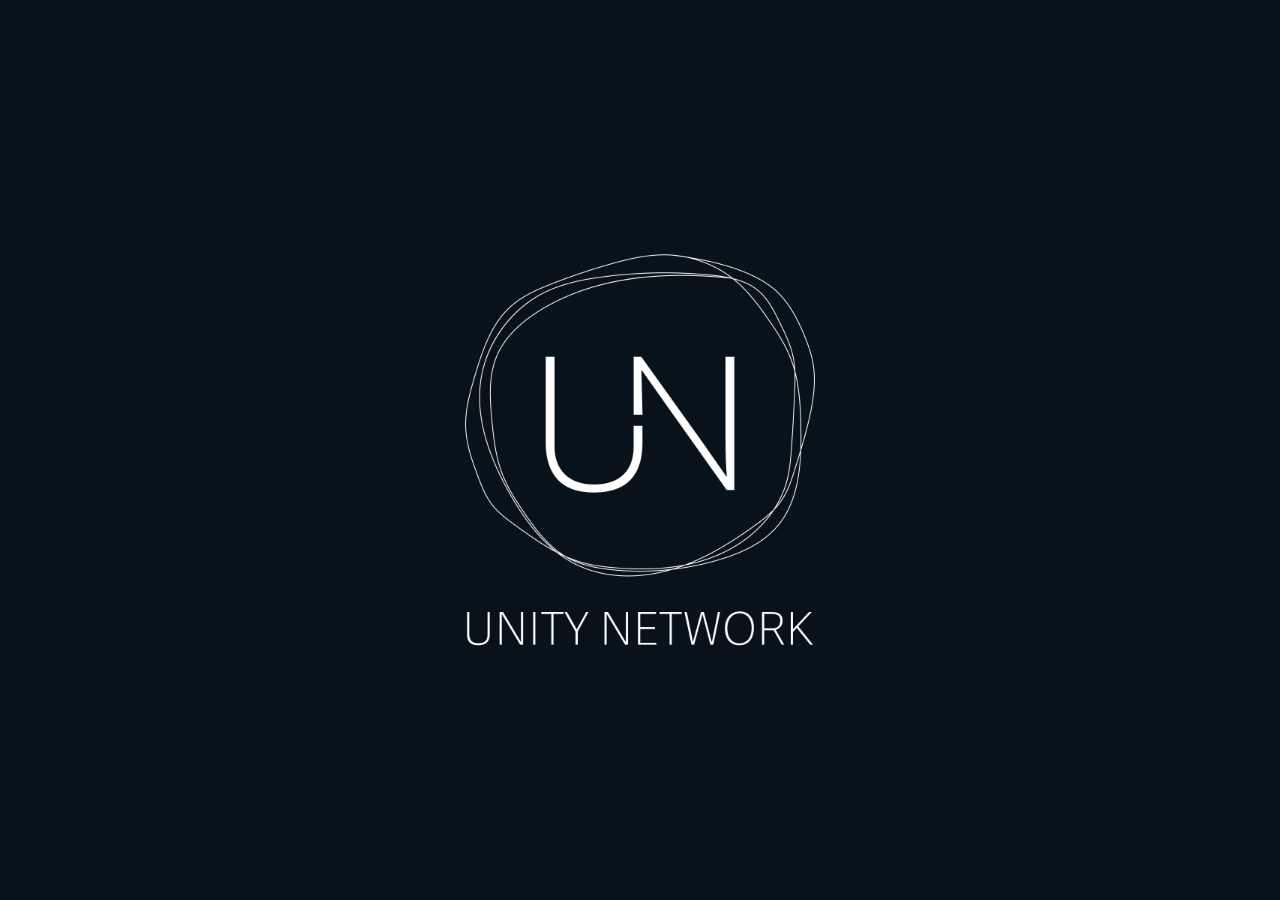
==== commit 42cc4f53: "added pre prod page" ====
--- a/index.html
+++ b/index.html
@@ -1,185 +1,42 @@
 <!DOCTYPE html>
 <html lang="en">
+
 <head>
     <meta charset="UTF-8">
     <meta name="viewport" content="width=device-width, initial-scale=1">
     <title>Unity Network</title>
-    <link href="./assets/css/style.min.css" rel="stylesheet" />
-    <script src="./assets/js/script.js" type="text/javascript"></script>
     <link rel="icon" href="favicon.ico" type="image/x-icon"/>
-    <link rel="shortcut icon" href="favicon.ico" type="image/x-icon"/>
+    <style>
+        body,
+        html {
+            width: 100%;
+            height: 100%;
+            margin: 0;
+            padding: 0;
+        }
+
+        .container {
+            height: 100%;
+            width: 100%;
+            background: rgb(7, 18, 26);
+            display: flex;
+            justify-content: center;
+            align-items: center;
+        }
+
+        img {
+            max-height: 50%;
+            max-width: 50%;
+        }
+    </style>
 </head>
-<body class="page rightLeftBg">
 
-<header>
-    <div class="container dis-f jc-b a-c">
-        <a href="/" id="header_logo">
-            <img src="./assets/images/logo.png" alt="Logo UN" />
-        </a>
-        <div id="mobileMenu">
-            <span></span>
-            <span></span>
-            <span></span>
-        </div>
-        <nav class="mainmenu">
-            <ul>
-                <li>
-                    <a href="token_swap.html">Token Swap</a>
-                </li>
-                <li>
-                    <a href="">Our dApps</a>
-                    <ul class="submenu">
-                        <li>
-                            <a href="our_dapps-presaga.html">PreSaga</a>
-                        </li>
-                        <li>
-                            <a href="our_dapps-the-dao.html">The DAO</a>
-                        </li>
-                        <li>
-                            <a href="our_dapps-defi-portal.html">DeFi Portal (in Production)</a>
-                        </li>
-                    </ul>
-                </li>
-                <li>
-                    <a href="exchanges.html">Exchanges</a>
-                </li>
-                <li>
-                    <a href="#social">Social</a>
-                </li>
-                <li>
-                    <a href="">About Us</a>
-                    <ul class="submenu">
-                        <li>
-                            <a href="unity_network.html">Unity Network</a>
-                        </li>
-                        <li>
-                            <a href="team.html">Team</a>
-                        </li>
-                        <li>
-                            <a href="whitepaper.html">Whitepaper</a>
-                        </li>
-                    </ul>
-                </li>
-            </ul>
-        </nav>
+<body>
+    <div class="container">
+        <img
+            src="[data-uri]" />
     </div>
-</header>
-<main>
-    <div class="container mb-xlarge">
-        <div class="block-left">
-            <h3>Take Control of Your DeFi Experience</h3>
-            <p>
-                The decisions of centralized banks are driven by profit. You deserve a financial experience that’s driven by you. Unity Network gives you that control through community governance—no matter who you are or where you live.
-            </p>
-            <a class="btnStyle" href="https://t.me/joinchat/XOOfwKDMw7w5YjU0" target="_blank">Join Our Telegram</a>
-        </div>
-    </div>
+</body>
 
-    <div class="container mb-xlarge">
-        <div class="block-center">
-            <h3>A Centralized Problem with a Decentralized Solution</h3>
-            <p>
-                Traditional financial institutions and centralized cryptocurrency companies are more beholden to their bottom lines than to the wishes of their everyday users. Unity Network flips that concept on its head by giving its users a say in what decentralized finance applications it develops and how they are implemented.
-            </p>
-            <p>
-                This means that Unity Network grows and evolves based on the needs of real people like you, working together with our active community to quickly fill the needs of the market as they appear.
-            </p>
-        </div>
-    </div>
 
-    <div class="container mb-xlarge">
-        <h3>The UNT Token</h3>
-        <div class="dis-f-lg a-t">
-            <img src="./assets/images/Token.png" alt="Logo UN" class="mr-norm-lg" />
-            <div>
-                <p>
-                    Every decentralized application (dApp) developed by Unity Network is powered by a single, shared ERC-20 token: UNT. Each dApp further drives the utility of UNT, creating increasing value-over-time for users who wish to invest in the token.
-                </p>
-                <p>Each of our dApps has built-in functionality that returns a small percentage of UNT back to Unity Network, ensuring funds for further development, marketing, and special events. As a holder of the UNT token, you get to control of what dApps are developed via our decentralized autonomous organization (DAO). You vote, we create and market. The sky is the limit.
-                </p>
-                <button>Buy UNT</button>
-            </div>
-        </div>
-    </div>
-
-    <div class="container mb-xlarge">
-        <div class="block-left">
-            <h3>Unity Network dApps</h3>
-            <p>
-                You vote. We create. Get started with our dApps here.
-            </p>
-            <img src="./assets/images/logo_presaga.png" alt="Logo UN" class="dis-b mt-norm" />
-            <a class="btnStyle ml-small" href="./our_dapps-presaga.html">Launch</a>
-        </div>
-    </div>
-
-    <div class="container mb-xlarge">
-        <div class="block-center">
-            <h3>DeFi Learning Portal</h3>
-            <p>
-                The world of decentralized finance is both new and complex. We can help you learn how to navigate it safely and profitably with our DeFi Learning Portal, where we’ll teach you how to use our dApps and help you grasp cryptocurrency and DeFi fundamentals.
-            </p>
-            <button>Read the Whitepaper</button>
-        </div>
-    </div>
-
-    <div class="container">
-        <div class="block-right">
-            <h3>Unity Network Community Governance</h3>
-            <p>
-                You have a say when in deciding what financial tools Unity Network creates next. Here’s how it works.
-            </p>
-            <div class="dis-f flex-wrap a-c">
-                <button class="mr-small">Read the Whitepaper</button>
-                <a href="./roadmap.html" class="btnStyle mt-large">Unity Network 2021 Roadmap</a>
-            </div>
-        </div>
-    </div>
-</main>
-<footer id="social">
-    <div class="container">
-        <h6>Follow us</h6>
-        <nav class="socailNav">
-            <ul>
-                <li>
-                    <a href="https://www.instagram.com/UnityNetworkApp/" target="_blank">
-                        <img src="./assets/images/Instagram.png" alt="Instagram UN" />
-                    </a>
-                </li>
-                <li>
-                    <a href="https://www.facebook.com/UnityNetworkApp" target="_blank">
-                        <img src="./assets/images/Facebook.png" alt="Facebook UN" />
-                    </a>
-                </li>
-                <li>
-                    <a href="https://www.linkedin.com/company/unitynetworkapp/" target="_blank">
-                        <img src="./assets/images/Linkedin.png" alt="Linkedin UN" />
-                    </a>
-                </li>
-                <li>
-                    <a href="https://twitter.com/UnityNetworkApp" target="_blank">
-                        <img src="./assets/images/Twitter.png" alt="Twitter UN" />
-                    </a>
-                </li>
-                <li>
-                    <a href="https://medium.com/unity-network" target="_blank">
-                        <img src="./assets/images/Medium.png" alt="Medium UN" />
-                    </a>
-                </li>
-                <li>
-                    <a href="https://www.reddit.com/r/UnityNetwork/" target="_blank">
-                        <img src="./assets/images/Reddit.png" alt="Reddit UN" />
-                    </a>
-                </li>
-                <li>
-                    <a href="https://t.me/joinchat/XOOfwKDMw7w5YjU0" target="_blank">
-                        <img src="./assets/images/Telegram.png" alt="Telegram UN" />
-                    </a>
-                </li>
-            </ul>
-        </nav>
-    </div>
-</footer>
-
-</body>
-</html>
+</html>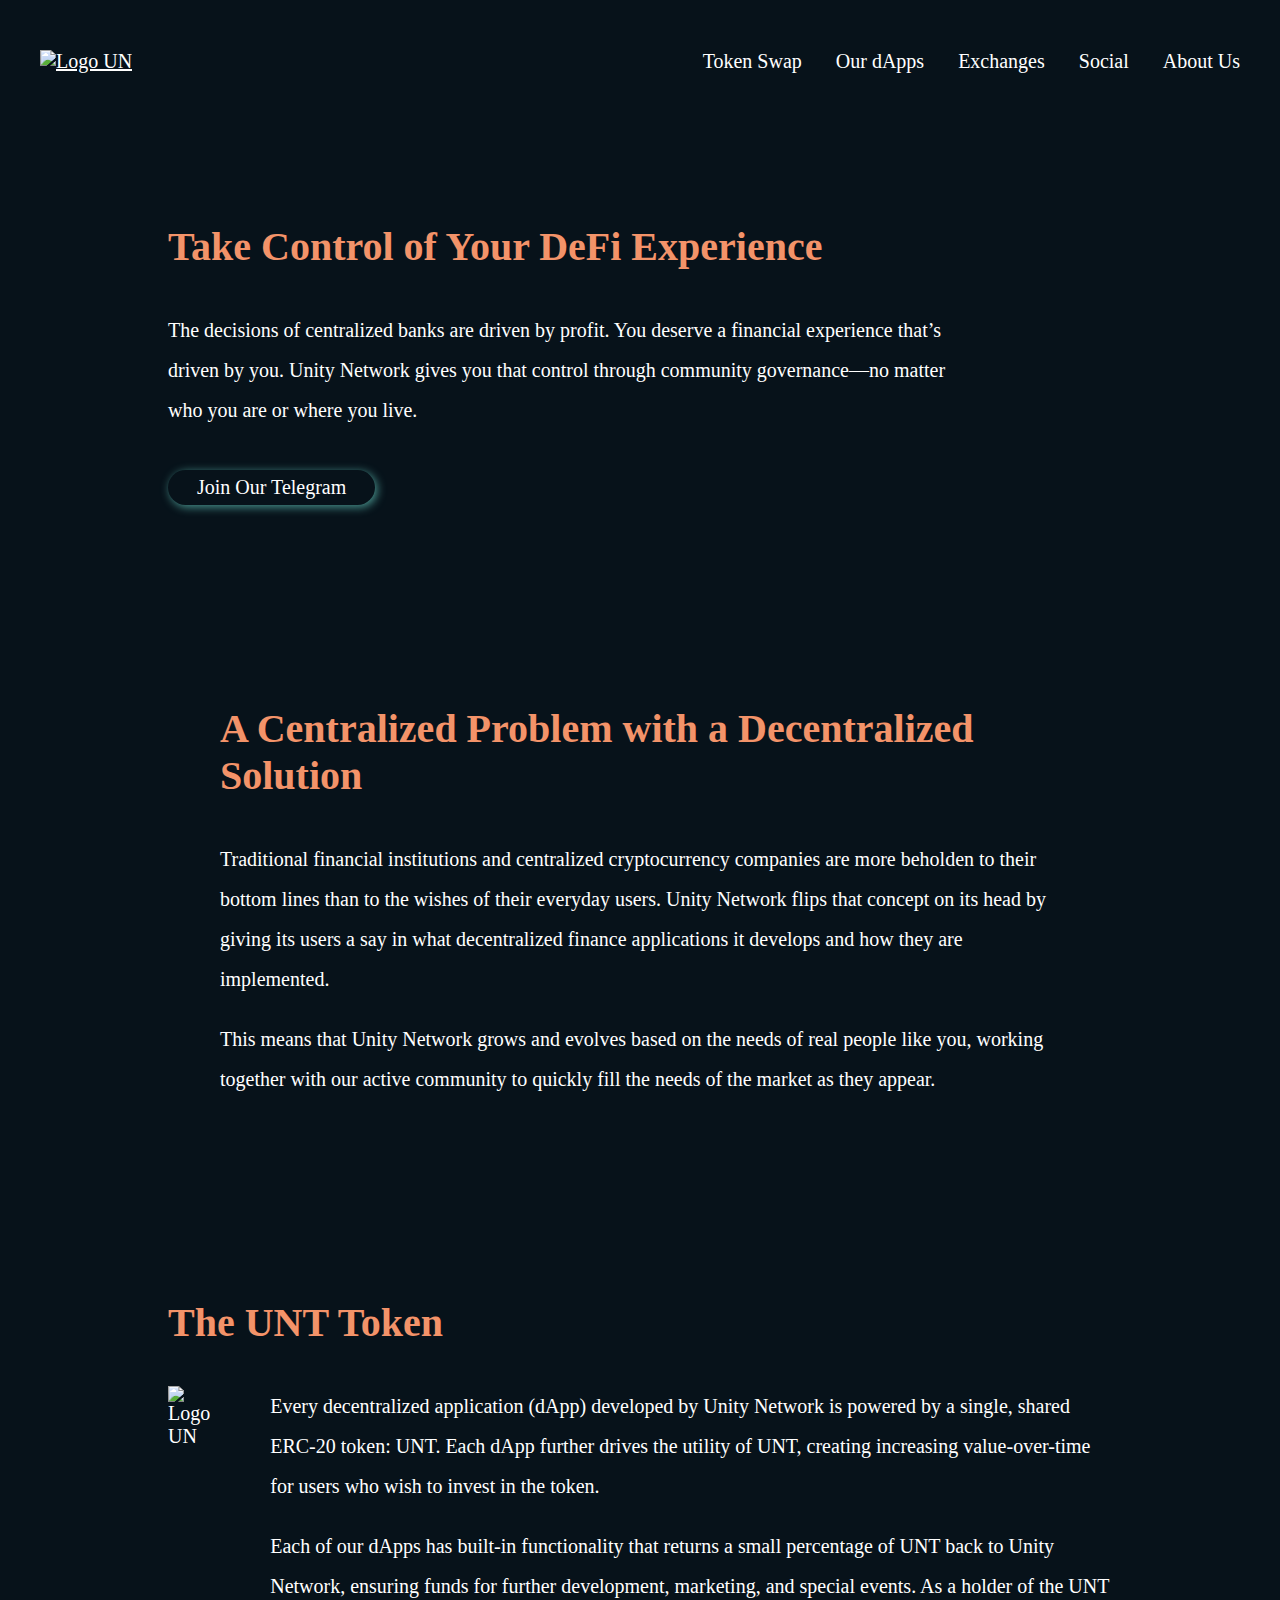
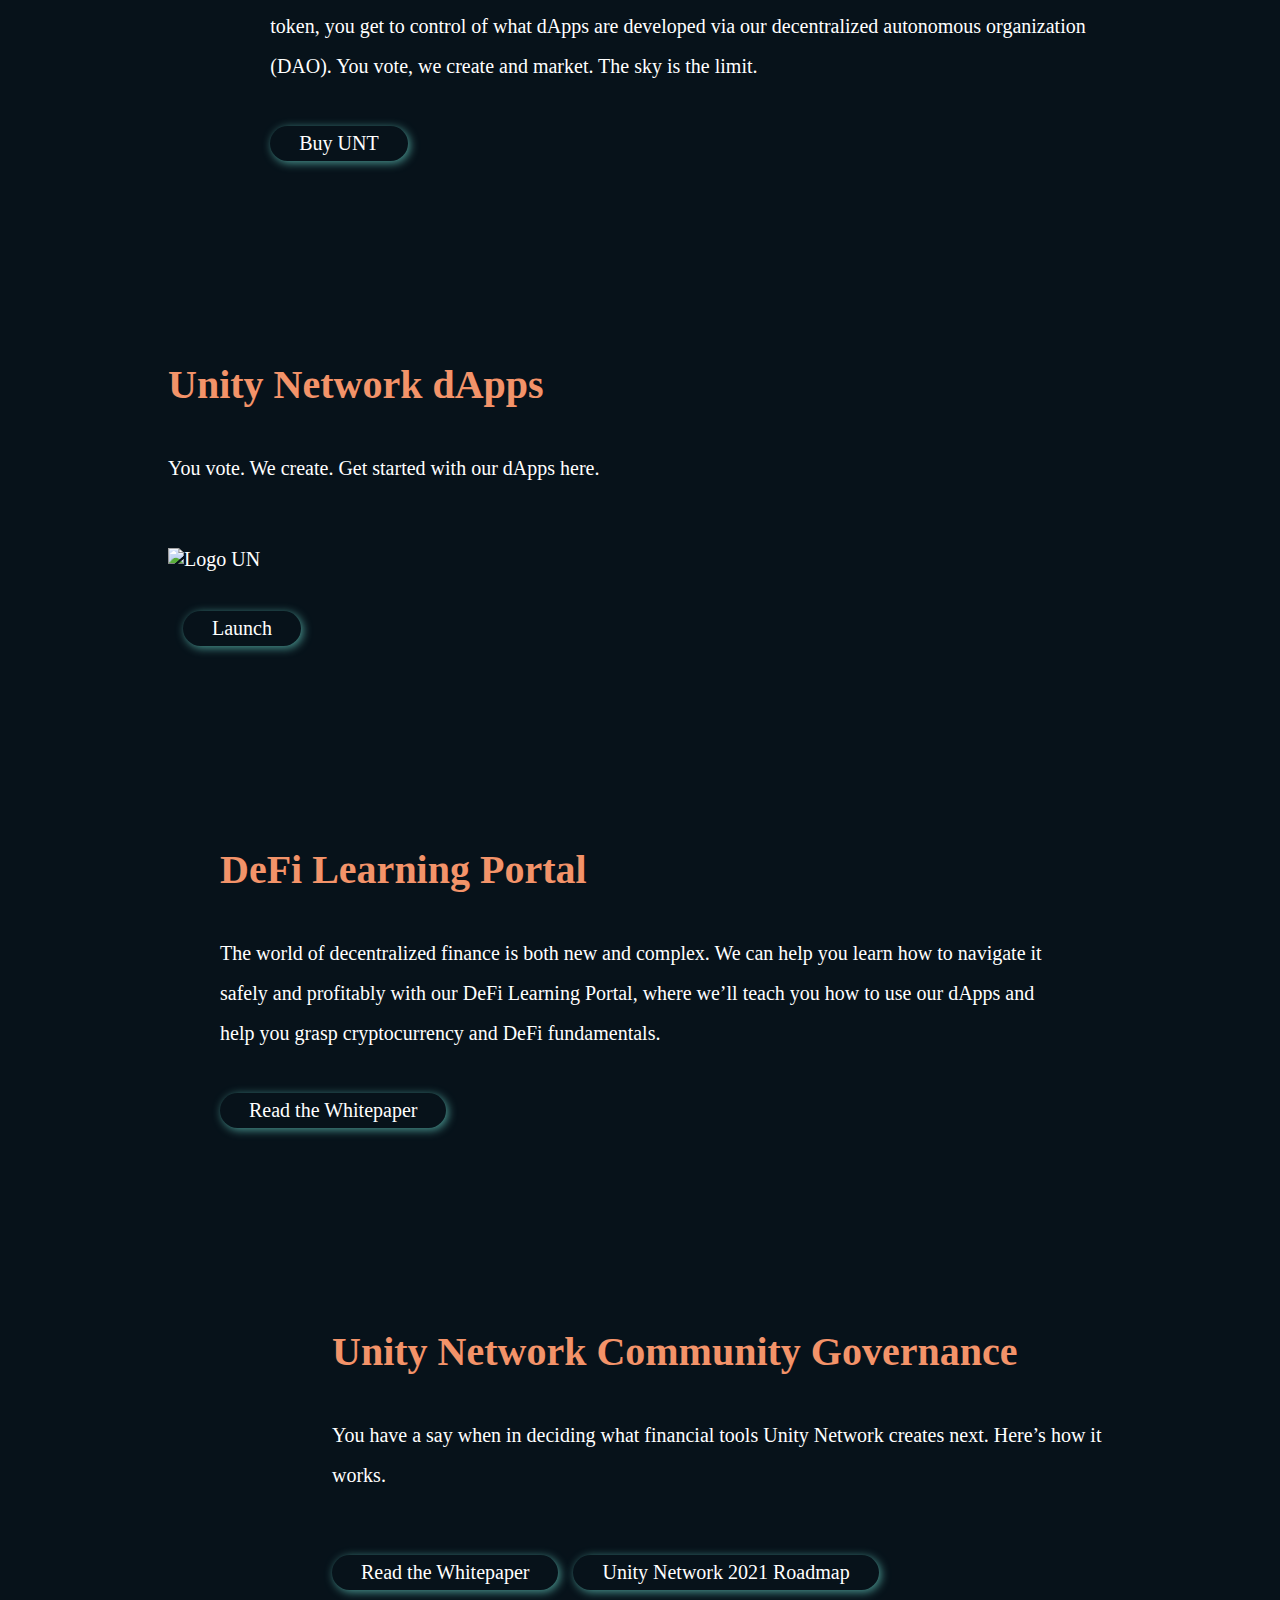
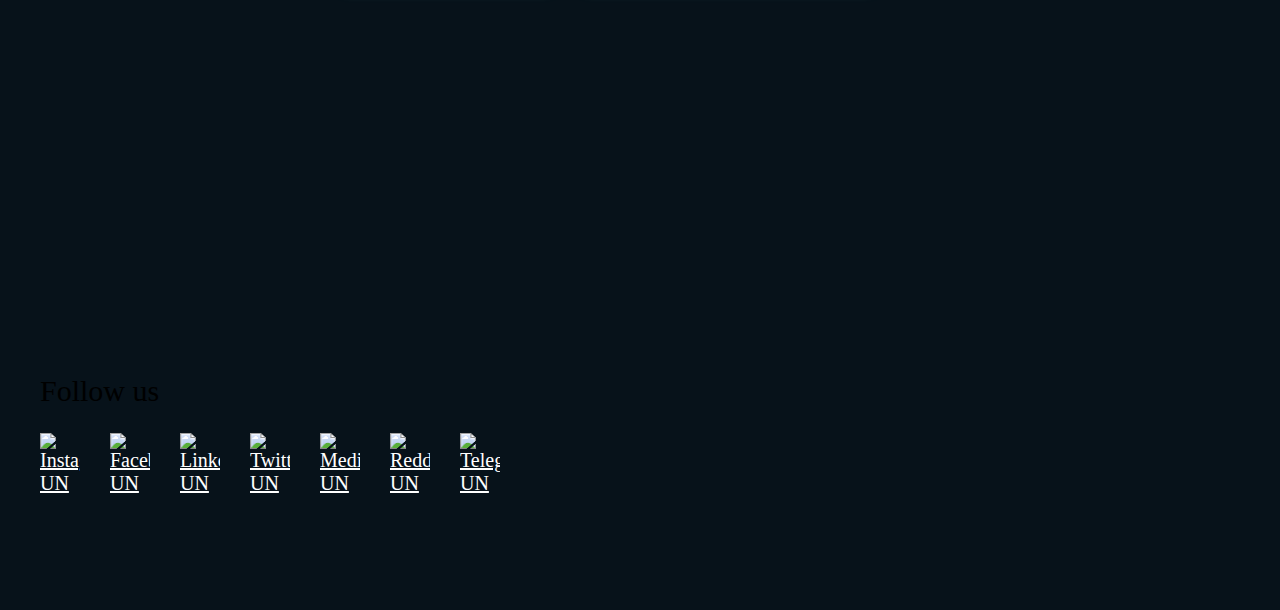
==== commit aa466e59: "Add function to connect and check address on token swap page Fix z-index menu on mobile Add text on " ====
--- a/index.html
+++ b/index.html
@@ -1,42 +1,185 @@
 <!DOCTYPE html>
 <html lang="en">
-
 <head>
     <meta charset="UTF-8">
     <meta name="viewport" content="width=device-width, initial-scale=1">
     <title>Unity Network</title>
+    <link href="./assets/css/style.min.css" rel="stylesheet" />
+    <script src="./assets/js/script.js" type="text/javascript"></script>
     <link rel="icon" href="favicon.ico" type="image/x-icon"/>
-    <style>
-        body,
-        html {
-            width: 100%;
-            height: 100%;
-            margin: 0;
-            padding: 0;
-        }
+    <link rel="shortcut icon" href="favicon.ico" type="image/x-icon"/>
+</head>
+<body class="page rightLeftBg">
 
-        .container {
-            height: 100%;
-            width: 100%;
-            background: rgb(7, 18, 26);
-            display: flex;
-            justify-content: center;
-            align-items: center;
-        }
+<header>
+    <div class="container dis-f jc-b a-c">
+        <a href="/" id="header_logo">
+            <img src="./assets/images/logo.png" alt="Logo UN" />
+        </a>
+        <div id="mobileMenu">
+            <span></span>
+            <span></span>
+            <span></span>
+        </div>
+        <nav class="mainmenu">
+            <ul>
+                <li>
+                    <a href="token_swap.html">Token Swap</a>
+                </li>
+                <li>
+                    <a href="">Our dApps</a>
+                    <ul class="submenu">
+                        <li>
+                            <a href="our_dapps-presaga.html">PreSaga</a>
+                        </li>
+                        <li>
+                            <a href="our_dapps-the-dao.html">The DAO</a>
+                        </li>
+                        <li>
+                            <a href="our_dapps-defi-portal.html">DeFi Portal (in Production)</a>
+                        </li>
+                    </ul>
+                </li>
+                <li>
+                    <a href="exchanges.html">Exchanges</a>
+                </li>
+                <li>
+                    <a href="social.html">Social</a>
+                </li>
+                <li>
+                    <a href="">About Us</a>
+                    <ul class="submenu">
+                        <li>
+                            <a href="unity_network.html">Unity Network</a>
+                        </li>
+                        <li>
+                            <a href="team.html">Team</a>
+                        </li>
+                        <li>
+                            <a href="whitepaper.html">Whitepaper</a>
+                        </li>
+                    </ul>
+                </li>
+            </ul>
+        </nav>
+    </div>
+</header>
+<main>
+    <div class="container mb-xlarge">
+        <div class="block-left">
+            <h3>Take Control of Your DeFi Experience</h3>
+            <p>
+                The decisions of centralized banks are driven by profit. You deserve a financial experience that’s driven by you. Unity Network gives you that control through community governance—no matter who you are or where you live.
+            </p>
+            <a class="btnStyle" href="https://t.me/joinchat/XOOfwKDMw7w5YjU0" target="_blank">Join Our Telegram</a>
+        </div>
+    </div>
 
-        img {
-            max-height: 50%;
-            max-width: 50%;
-        }
-    </style>
-</head>
+    <div class="container mb-xlarge">
+        <div class="block-center">
+            <h3>A Centralized Problem with a Decentralized Solution</h3>
+            <p>
+                Traditional financial institutions and centralized cryptocurrency companies are more beholden to their bottom lines than to the wishes of their everyday users. Unity Network flips that concept on its head by giving its users a say in what decentralized finance applications it develops and how they are implemented.
+            </p>
+            <p>
+                This means that Unity Network grows and evolves based on the needs of real people like you, working together with our active community to quickly fill the needs of the market as they appear.
+            </p>
+        </div>
+    </div>
 
-<body>
+    <div class="container mb-xlarge">
+        <h3>The UNT Token</h3>
+        <div class="dis-f-lg a-t">
+            <img src="./assets/images/Token.png" alt="Logo UN" class="mr-norm-lg" />
+            <div>
+                <p>
+                    Every decentralized application (dApp) developed by Unity Network is powered by a single, shared ERC-20 token: UNT. Each dApp further drives the utility of UNT, creating increasing value-over-time for users who wish to invest in the token.
+                </p>
+                <p>Each of our dApps has built-in functionality that returns a small percentage of UNT back to Unity Network, ensuring funds for further development, marketing, and special events. As a holder of the UNT token, you get to control of what dApps are developed via our decentralized autonomous organization (DAO). You vote, we create and market. The sky is the limit.
+                </p>
+                <a href="exchanges.html" class="btnStyle">Buy UNT</a>
+            </div>
+        </div>
+    </div>
+
+    <div class="container mb-xlarge">
+        <div class="block-left">
+            <h3>Unity Network dApps</h3>
+            <p>
+                You vote. We create. Get started with our dApps here.
+            </p>
+            <img src="./assets/images/logo_presaga.png" alt="Logo UN" class="dis-b mt-norm" />
+            <a class="btnStyle ml-small" href="./our_dapps-presaga.html">Launch</a>
+        </div>
+    </div>
+
+    <div class="container mb-xlarge">
+        <div class="block-center">
+            <h3>DeFi Learning Portal</h3>
+            <p>
+                The world of decentralized finance is both new and complex. We can help you learn how to navigate it safely and profitably with our DeFi Learning Portal, where we’ll teach you how to use our dApps and help you grasp cryptocurrency and DeFi fundamentals.
+            </p>
+            <button>Read the Whitepaper</button>
+        </div>
+    </div>
+
     <div class="container">
-        <img
-            src="[data-uri]" />
+        <div class="block-right">
+            <h3>Unity Network Community Governance</h3>
+            <p>
+                You have a say when in deciding what financial tools Unity Network creates next. Here’s how it works.
+            </p>
+            <div class="dis-f flex-wrap a-c">
+                <button class="mr-small">Read the Whitepaper</button>
+                <a href="./roadmap.html" class="btnStyle mt-large">Unity Network 2021 Roadmap</a>
+            </div>
+        </div>
     </div>
+</main>
+<footer id="social">
+    <div class="container">
+        <h6>Follow us</h6>
+        <nav class="socailNav">
+            <ul>
+                <li>
+                    <a href="https://www.instagram.com/UnityNetworkApp/" target="_blank">
+                        <img src="./assets/images/Instagram.png" alt="Instagram UN" />
+                    </a>
+                </li>
+                <li>
+                    <a href="https://www.facebook.com/UnityNetworkApp" target="_blank">
+                        <img src="./assets/images/Facebook.png" alt="Facebook UN" />
+                    </a>
+                </li>
+                <li>
+                    <a href="https://www.linkedin.com/company/unitynetworkapp/" target="_blank">
+                        <img src="./assets/images/Linkedin.png" alt="Linkedin UN" />
+                    </a>
+                </li>
+                <li>
+                    <a href="https://twitter.com/UnityNetworkApp" target="_blank">
+                        <img src="./assets/images/Twitter.png" alt="Twitter UN" />
+                    </a>
+                </li>
+                <li>
+                    <a href="https://medium.com/unity-network" target="_blank">
+                        <img src="./assets/images/Medium.png" alt="Medium UN" />
+                    </a>
+                </li>
+                <li>
+                    <a href="https://www.reddit.com/r/UnityNetwork/" target="_blank">
+                        <img src="./assets/images/Reddit.png" alt="Reddit UN" />
+                    </a>
+                </li>
+                <li>
+                    <a href="https://t.me/joinchat/XOOfwKDMw7w5YjU0" target="_blank">
+                        <img src="./assets/images/Telegram.png" alt="Telegram UN" />
+                    </a>
+                </li>
+            </ul>
+        </nav>
+    </div>
+</footer>
+
 </body>
-
-
-</html>+</html>
--- a/assets/css/style.min.css
+++ b/assets/css/style.min.css
@@ -0,0 +1,3 @@
+.hide{display:none}.dis-f{display:flex}.flex-dir-row{flex-direction:row}.flex-dir-col{flex-direction:column}.mt-0{margin-top:0}.mb-0{margin-bottom:0}.ml-0{margin-left:0}.mr-0{margin-right:0}.mt-small{margin-top:15px}.ml-small{margin-left:15px}.mr-small{margin-right:15px}.mb-small{margin-bottom:15px}.mt-norm{margin-top:60px}.ml-norm{margin-left:60px}.mr-norm{margin-right:60px}.mb-norm{margin-bottom:60px}.mt-xlarge{margin-top:200px}.mb-xlarge{margin-bottom:200px}.w-per-100{width:100%}@media(min-width: 420){.hide-xs{display:none}.dis-f-xs{display:flex}.flex-dir-row-xs{flex-direction:row}.flex-dir-col-xs{flex-direction:column}.mt-0-xs{margin-top:0}.mb-0-xs{margin-bottom:0}.ml-0-xs{margin-left:0}.mr-0-xs{margin-right:0}.mt-small-xs{margin-top:15px}.ml-small-xs{margin-left:15px}.mr-small-xs{margin-right:15px}.mb-small-xs{margin-bottom:15px}.mt-norm-xs{margin-top:60px}.ml-norm-xs{margin-left:60px}.mr-norm-xs{margin-right:60px}.mb-norm-xs{margin-bottom:60px}.mt-xlarge-xs{margin-top:200px}.mb-xlarge-xs{margin-bottom:200px}.w-per-100-xs{width:100%}}@media(min-width: 590px){.hide-sm{display:none}.dis-f-sm{display:flex}.flex-dir-row-sm{flex-direction:row}.flex-dir-col-sm{flex-direction:column}.mt-0-sm{margin-top:0}.mb-0-sm{margin-bottom:0}.ml-0-sm{margin-left:0}.mr-0-sm{margin-right:0}.mt-small-sm{margin-top:15px}.ml-small-sm{margin-left:15px}.mr-small-sm{margin-right:15px}.mb-small-sm{margin-bottom:15px}.mt-norm-sm{margin-top:60px}.ml-norm-sm{margin-left:60px}.mr-norm-sm{margin-right:60px}.mb-norm-sm{margin-bottom:60px}.mt-xlarge-sm{margin-top:200px}.mb-xlarge-sm{margin-bottom:200px}.w-per-100-sm{width:100%}}@media(min-width: 769px){.hide-md{display:none}.dis-f-md{display:flex}.flex-dir-row-md{flex-direction:row}.flex-dir-col-md{flex-direction:column}.mt-0-md{margin-top:0}.mb-0-md{margin-bottom:0}.ml-0-md{margin-left:0}.mr-0-md{margin-right:0}.mt-small-md{margin-top:15px}.ml-small-md{margin-left:15px}.mr-small-md{margin-right:15px}.mb-small-md{margin-bottom:15px}.mt-norm-md{margin-top:60px}.ml-norm-md{margin-left:60px}.mr-norm-md{margin-right:60px}.mb-norm-md{margin-bottom:60px}.mt-xlarge-md{margin-top:200px}.mb-xlarge-md{margin-bottom:200px}.w-per-100-md{width:100%}}@media(min-width: 1024px){.hide-lg{display:none}.dis-f-lg{display:flex}.flex-dir-row-lg{flex-direction:row}.flex-dir-col-lg{flex-direction:column}.mt-0-lg{margin-top:0}.mb-0-lg{margin-bottom:0}.ml-0-lg{margin-left:0}.mr-0-lg{margin-right:0}.mt-small-lg{margin-top:15px}.ml-small-lg{margin-left:15px}.mr-small-lg{margin-right:15px}.mb-small-lg{margin-bottom:15px}.mt-norm-lg{margin-top:60px}.ml-norm-lg{margin-left:60px}.mr-norm-lg{margin-right:60px}.mb-norm-lg{margin-bottom:60px}.mt-xlarge-lg{margin-top:200px}.mb-xlarge-lg{margin-bottom:200px}.w-per-100-lg{width:100%}}@media(min-width: 1440px){.hide-xl{display:none}.dis-f-xl{display:flex}.flex-dir-row-xl{flex-direction:row}.flex-dir-col-xl{flex-direction:column}.mt-0-xl{margin-top:0}.mb-0-xl{margin-bottom:0}.ml-0-xl{margin-left:0}.mr-0-xl{margin-right:0}.mt-small-xl{margin-top:15px}.ml-small-xl{margin-left:15px}.mr-small-xl{margin-right:15px}.mb-small-xl{margin-bottom:15px}.mt-norm-xl{margin-top:60px}.ml-norm-xl{margin-left:60px}.mr-norm-xl{margin-right:60px}.mb-norm-xl{margin-bottom:60px}.mt-xlarge-xl{margin-top:200px}.mb-xlarge-xl{margin-bottom:200px}.w-per-100-xl{width:100%}}@media(min-width: 1920px){.hide-xxl{display:none}.dis-f-xxl{display:flex}.flex-dir-row-xxl{flex-direction:row}.flex-dir-col-xxl{flex-direction:column}.mt-0-xxl{margin-top:0}.mb-0-xxl{margin-bottom:0}.ml-0-xxl{margin-left:0}.mr-0-xxl{margin-right:0}.mt-small-xxl{margin-top:15px}.ml-small-xxl{margin-left:15px}.mr-small-xxl{margin-right:15px}.mb-small-xxl{margin-bottom:15px}.mt-norm-xxl{margin-top:60px}.ml-norm-xxl{margin-left:60px}.mr-norm-xxl{margin-right:60px}.mb-norm-xxl{margin-bottom:60px}.mt-xlarge-xxl{margin-top:200px}.mb-xlarge-xxl{margin-bottom:200px}.w-per-100-xxl{width:100%}}@font-face{font-family:"Nunito Bold";src:url("../font/Nunito-Bold.woff2") format("woff2");src:url("../fonts/Nunito-Bold.woff") format("woff");font-weight:700;font-style:normal;font-display:block}@font-face{font-family:"Nunito";src:url("../font/Nunito-BoldItalic.woff2") format("woff2");src:url("../fonts/Nunito-BoldItalic.woff") format("woff");font-weight:700;font-style:italic;font-display:block}@font-face{font-family:"Nunito";src:url("../font/Nunito-Regular.woff2") format("woff2");src:url("../font/Nunito-Regular.woff") format("woff");font-weight:normal;font-style:normal;font-display:block}@font-face{font-family:"Nunito";src:url("../font/Nunito-Italic.woff2") format("woff2");src:url("../font/Nunito-Italic.woff") format("woff");font-weight:normal;font-style:italic;font-display:block}*{padding:0;margin:0;box-sizing:border-box;font-family:"Nunito";color:#fff}html{font-size:14px}@media(min-width: 768px){html{font-size:20px}}body{background:#07121a}body.blockScroll{overflow:hidden}.container{max-width:1280px;margin-left:auto;margin-right:auto;padding-left:15px;padding-right:15px;height:100%;flex:1 1 100%;width:100%}@media(min-width: 768px){.container{padding-left:40px;padding-right:40px}}main{flex:1 1 100%}.dis-f{display:flex}.dis-b{display:block}.a-c{align-items:center}.a-t{align-items:flex-start}.jc-b{justify-content:space-between}.jc-sa{justify-content:space-around}.flex-wrap{flex-wrap:wrap}img{max-width:100%;height:auto}h1{color:#f39369;font-size:2rem;margin-bottom:60px}h1.altCol{color:#4b9791}h3{color:#f39369;font-size:2rem;margin-bottom:40px}h3.altCol{color:#4b9791}h4{font-weight:400;color:#f39369;font-size:1.5rem}h4.altCol{color:#4b9791}h5{font-weight:400;color:#f39369;font-size:1rem}h6{font-weight:400;font-size:1rem}p{line-height:2;font-size:1rem;margin-bottom:20px}p:last-child{margin-bottom:0}p.altCol{color:#4b9791}p.txtSmall{font-size:.8rem;line-height:1.2}hr{box-shadow:#4b9791 0px 3px 6px;height:2px;border-radius:2px;width:100%;max-width:185px;background-color:#fff;border:none}.fs-i{font-style:italic}button,.btnStyle{margin-top:2rem;background:transparent;box-shadow:#4b9791 2px 2px 10px;border-radius:48px;padding:6px 29px;color:#fff;border:none;text-decoration:none;font-size:1rem;display:block;width:-webkit-fit-content;width:-moz-fit-content;width:fit-content}button.altShadow,.btnStyle.altShadow{box-shadow:#f39369 2px 2px 10px}button:disabled,.btnStyle:disabled{opacity:.2}.brdRadius{border-radius:25px}.bgBlue{background:#0f212e;padding:58px 34px}.customNumList{padding:0;margin:0;counter-reset:custom-counter}.customNumList li{list-style:none;counter-increment:custom-counter;margin-bottom:15px;display:flex;font-size:.8rem}.customNumList li:before{content:counter(custom-counter);flex:0 0 34px;height:34px;display:inline-flex;justify-content:center;align-items:center;background:#07121a;box-shadow:#fff 2px 2px 8px;border-radius:50%;margin-right:25px;font-size:.8rem;line-height:1.2}header{padding-top:25px;height:20%;margin-bottom:15%}header .mainmenu{display:none}header .mainmenu>ul>li a{color:#fff;font-size:1rem;text-decoration:none}header #mobileMenu{width:40px;height:30px;position:relative;transform:rotate(0deg);transition:.5s ease-in-out;cursor:pointer;z-index:10}header #mobileMenu span{display:block;position:absolute;height:5px;width:100%;background:#fff;border-radius:9px;opacity:1;left:0;transform:rotate(0deg);transition:.25s ease-in-out}header #mobileMenu span:nth-child(1){top:0px;transform-origin:left center}header #mobileMenu span:nth-child(2){top:10px;transform-origin:left center}header #mobileMenu span:nth-child(3){top:20px;transform-origin:left center}header .open .mainmenu{display:block;position:fixed;z-index:9;top:0;left:0;width:100%;height:100%;background:#07121a;padding:70px 25px 25px;overflow:auto}header .open .mainmenu>ul>li{position:relative;margin-top:18px;list-style:none}header .open .mainmenu>ul>li .submenu{padding-left:25px}header .open .mainmenu>ul>li .submenu li{list-style:none;margin-top:18px}header .open #mobileMenu span:nth-child(1){transform:rotate(45deg);top:-3px;left:8px}header .open #mobileMenu span:nth-child(2){width:0%;opacity:0}header .open #mobileMenu span:nth-child(3){transform:rotate(-45deg);top:26px;left:8px}#header_logo{max-width:288px;height:auto;width:20%;display:block;position:relative;z-index:10}@media(min-width: 768px){header{margin-bottom:150px;padding-top:50px}}@media(min-width: 1024px){header #mobileMenu{display:none}header .mainmenu{display:block}header .mainmenu>ul{display:flex}header .mainmenu>ul>li{margin-right:34px;margin-top:0;list-style:none}header .mainmenu>ul>li:last-child{margin-right:0}header .mainmenu>ul>li .submenu{display:none;position:absolute;padding-left:0}header .mainmenu>ul>li .submenu li{list-style:none;margin-top:18px;white-space:nowrap}header .mainmenu>ul>li:hover .submenu{display:block}}@media(min-width: 1440px){header{margin-bottom:20%}}footer{padding-bottom:50px;margin-top:400px}footer h6{color:#000;font-size:30px;margin-bottom:25px}@media(min-width: 1280px){footer{margin-top:30%;padding-bottom:100px}}.socailNav li{display:inline-block;width:30px;margin-right:15px;margin-bottom:15px}.socailNav li:last-child{margin-right:0}.socailNav.invertColor img{filter:invert(100%)}@media(min-width: 768px){.socailNav li{width:40px;margin-right:25px}}.accordion_menu li{list-style:none;margin-bottom:30px;cursor:pointer}.accordion_menu li h6{display:flex;justify-content:space-between;align-items:center;color:#ecccb8;font-size:1.5rem}.accordion_menu li h6:after{content:"+";font-size:1.5rem;margin-left:50px;color:#f39369;width:20px;display:block}.accordion_menu li p{max-height:0;overflow:hidden;transition:all .4s;line-height:1.2}.accordion_menu li.active h6:after{content:"-"}.accordion_menu li.active p{margin-top:1rem;max-height:300px}form input[type=text],form input[type=email],form input[type=password],form input[type=tel],form textarea{background:transparent;border:2px solid #274358;border-radius:48px;color:#fff;padding:10px;width:100%;display:block}form input[type=text]::-moz-placeholder, form input[type=email]::-moz-placeholder, form input[type=password]::-moz-placeholder, form input[type=tel]::-moz-placeholder, form textarea::-moz-placeholder{color:#fff}form input[type=text]:-ms-input-placeholder, form input[type=email]:-ms-input-placeholder, form input[type=password]:-ms-input-placeholder, form input[type=tel]:-ms-input-placeholder, form textarea:-ms-input-placeholder{color:#fff}form input[type=text]::placeholder,form input[type=email]::placeholder,form input[type=password]::placeholder,form input[type=tel]::placeholder,form textarea::placeholder{color:#fff}form input[type=text]:focus,form input[type=text]:active,form input[type=email]:focus,form input[type=email]:active,form input[type=password]:focus,form input[type=password]:active,form input[type=tel]:focus,form input[type=tel]:active,form textarea:focus,form textarea:active{outline:none}form input[type=text]:focus::-moz-placeholder, form input[type=text]:active::-moz-placeholder, form input[type=email]:focus::-moz-placeholder, form input[type=email]:active::-moz-placeholder, form input[type=password]:focus::-moz-placeholder, form input[type=password]:active::-moz-placeholder, form input[type=tel]:focus::-moz-placeholder, form input[type=tel]:active::-moz-placeholder, form textarea:focus::-moz-placeholder, form textarea:active::-moz-placeholder{color:transparent}form input[type=text]:focus:-ms-input-placeholder, form input[type=text]:active:-ms-input-placeholder, form input[type=email]:focus:-ms-input-placeholder, form input[type=email]:active:-ms-input-placeholder, form input[type=password]:focus:-ms-input-placeholder, form input[type=password]:active:-ms-input-placeholder, form input[type=tel]:focus:-ms-input-placeholder, form input[type=tel]:active:-ms-input-placeholder, form textarea:focus:-ms-input-placeholder, form textarea:active:-ms-input-placeholder{color:transparent}form input[type=text]:focus::placeholder,form input[type=text]:active::placeholder,form input[type=email]:focus::placeholder,form input[type=email]:active::placeholder,form input[type=password]:focus::placeholder,form input[type=password]:active::placeholder,form input[type=tel]:focus::placeholder,form input[type=tel]:active::placeholder,form textarea:focus::placeholder,form textarea:active::placeholder{color:transparent}form#transferData{align-items:center;margin-top:60px}form#transferData button{font-size:.8rem;white-space:nowrap;margin-top:25px;margin-left:auto;margin-right:auto;display:block;width:100%;cursor:pointer}@media(min-width: 768px){form#transferData{display:flex;align-items:center;margin-top:60px}form#transferData button{margin-left:15px;font-size:.8rem;white-space:nowrap;margin-top:0;width:-webkit-fit-content;width:-moz-fit-content;width:fit-content;background:#274358;box-shadow:#000 2px 2px 10px;padding-top:10px;padding-bottom:10px}}#resultMessage{margin-top:15px;font-size:.8rem}#resultMessage:empty{display:none}#resultMessage.error{color:red}.team_member{margin-bottom:200px}.team_member img{max-width:177px;border-radius:20px;margin-right:60px}.team_member h5{margin-bottom:25px}.team_member h6{color:#ecccb8}.team_member p{margin-top:25px;color:#ecccb8;font-size:.8rem;line-height:1.2}.page{background-image:url(../images/Header.png),url(../images/Footer.png);background-position:top right,bottom left;background-size:70% auto,auto 400px;background-repeat:no-repeat;min-height:100vh;display:flex;flex-direction:column;justify-content:space-between}.page.noHeader{background-image:url(../images/Footer.png);background-position:bottom left;background-size:auto 400px}@media(min-width: 768px){.page.noHeader{background-size:auto 400px}}@media(min-width: 1280px){.page.noHeader{background-size:80% auto}}.page.rightBg{background-image:url(../images/Header.png),url(../images/Left_Element.png),url(../images/Footer.png);background-position:top right,top 60% right,bottom left;background-size:auto 140px,10% auto,auto 400px}@media(min-width: 768px){.page.rightBg{background-size:70% auto,10% auto,auto 400px}}@media(min-width: 1280px){.page.rightBg{background-size:70% auto,150px auto,80% auto}}.page.rightBg main{padding-right:10%}.page.rightBg.noHeader{background-image:url(../images/Left_Element.png),url(../images/Footer.png);background-position:top 60% right,bottom left;background-size:10% auto,auto 400px}@media(min-width: 768px){.page.rightBg.noHeader{background-size:10% auto,auto 400px}}@media(min-width: 1280px){.page.rightBg.noHeader{background-size:150px auto,80% auto}}.page.rightBg.noHeader main{padding-right:10%}.page.leftBg{background-image:url(../images/Header.png),url(../images/Right_Element.png),url(../images/Footer.png);background-position:top right,top 40% left,bottom left;background-size:auto 140px,10% auto,auto 400px}@media(min-width: 768px){.page.leftBg{background-size:70% auto,10% auto,auto 400px}}@media(min-width: 1280px){.page.leftBg{background-size:70% auto,120px auto,80% auto}}.page.leftBg main{padding-left:10%}.page.rightLeftBg{background-image:url(../images/Header.png),url(../images/Right_Element.png),url(../images/Left_Element.png),url(../images/Footer.png);background-position:top right,top 30% left,top 60% right,bottom left;background-size:auto 140px,10% auto,10% auto,auto 400px}@media(min-width: 768px){.page.rightLeftBg{background-size:70% auto,10% auto,10% auto,auto 400px}}@media(min-width: 1280px){.page.rightLeftBg{background-size:70% auto,120px auto,150px auto,80% auto}}.page.rightLeftBg main{padding-left:10%;padding-right:10%}.block-left{max-width:780px;width:100%}.block-center{max-width:840px;margin-left:auto;margin-right:auto;width:100%}.block-right{max-width:780px;margin-left:auto;width:100%}#preSagaLogo{width:400px}
+
+/*# sourceMappingURL=[data-uri] */